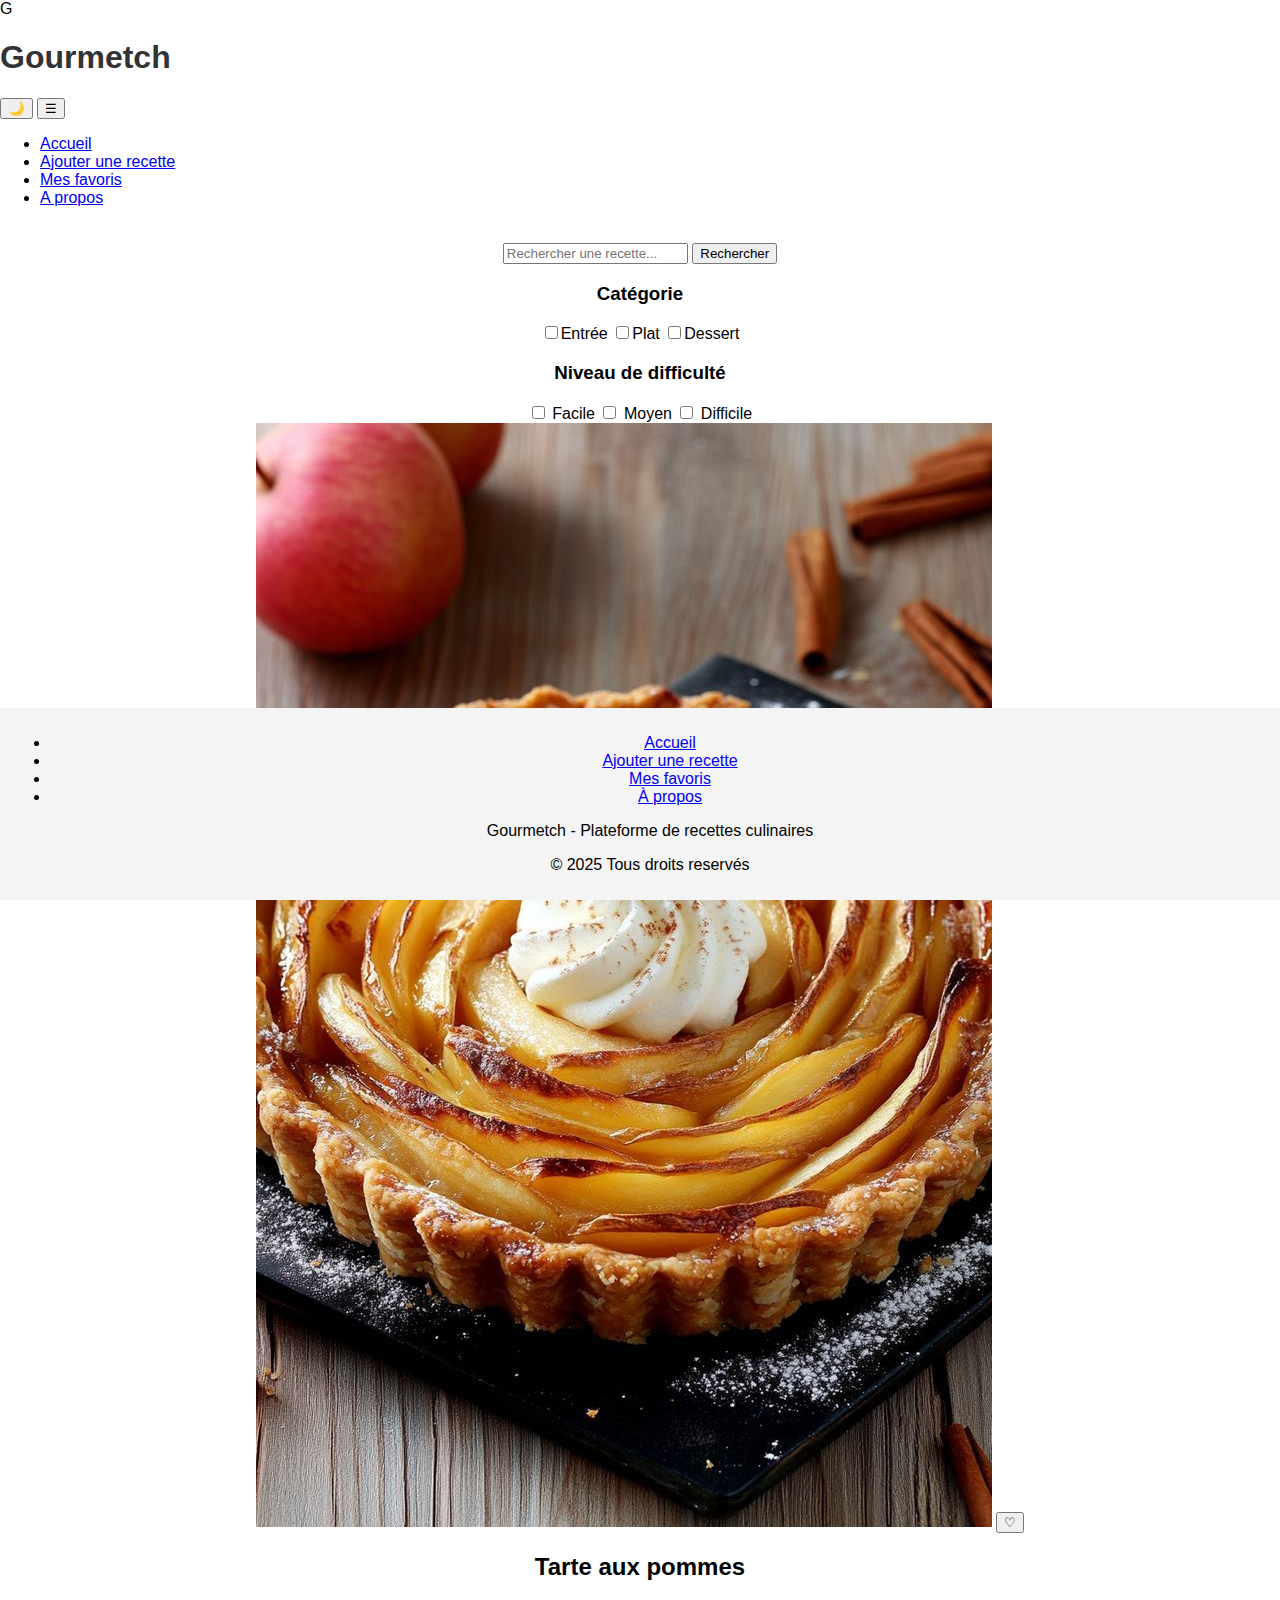
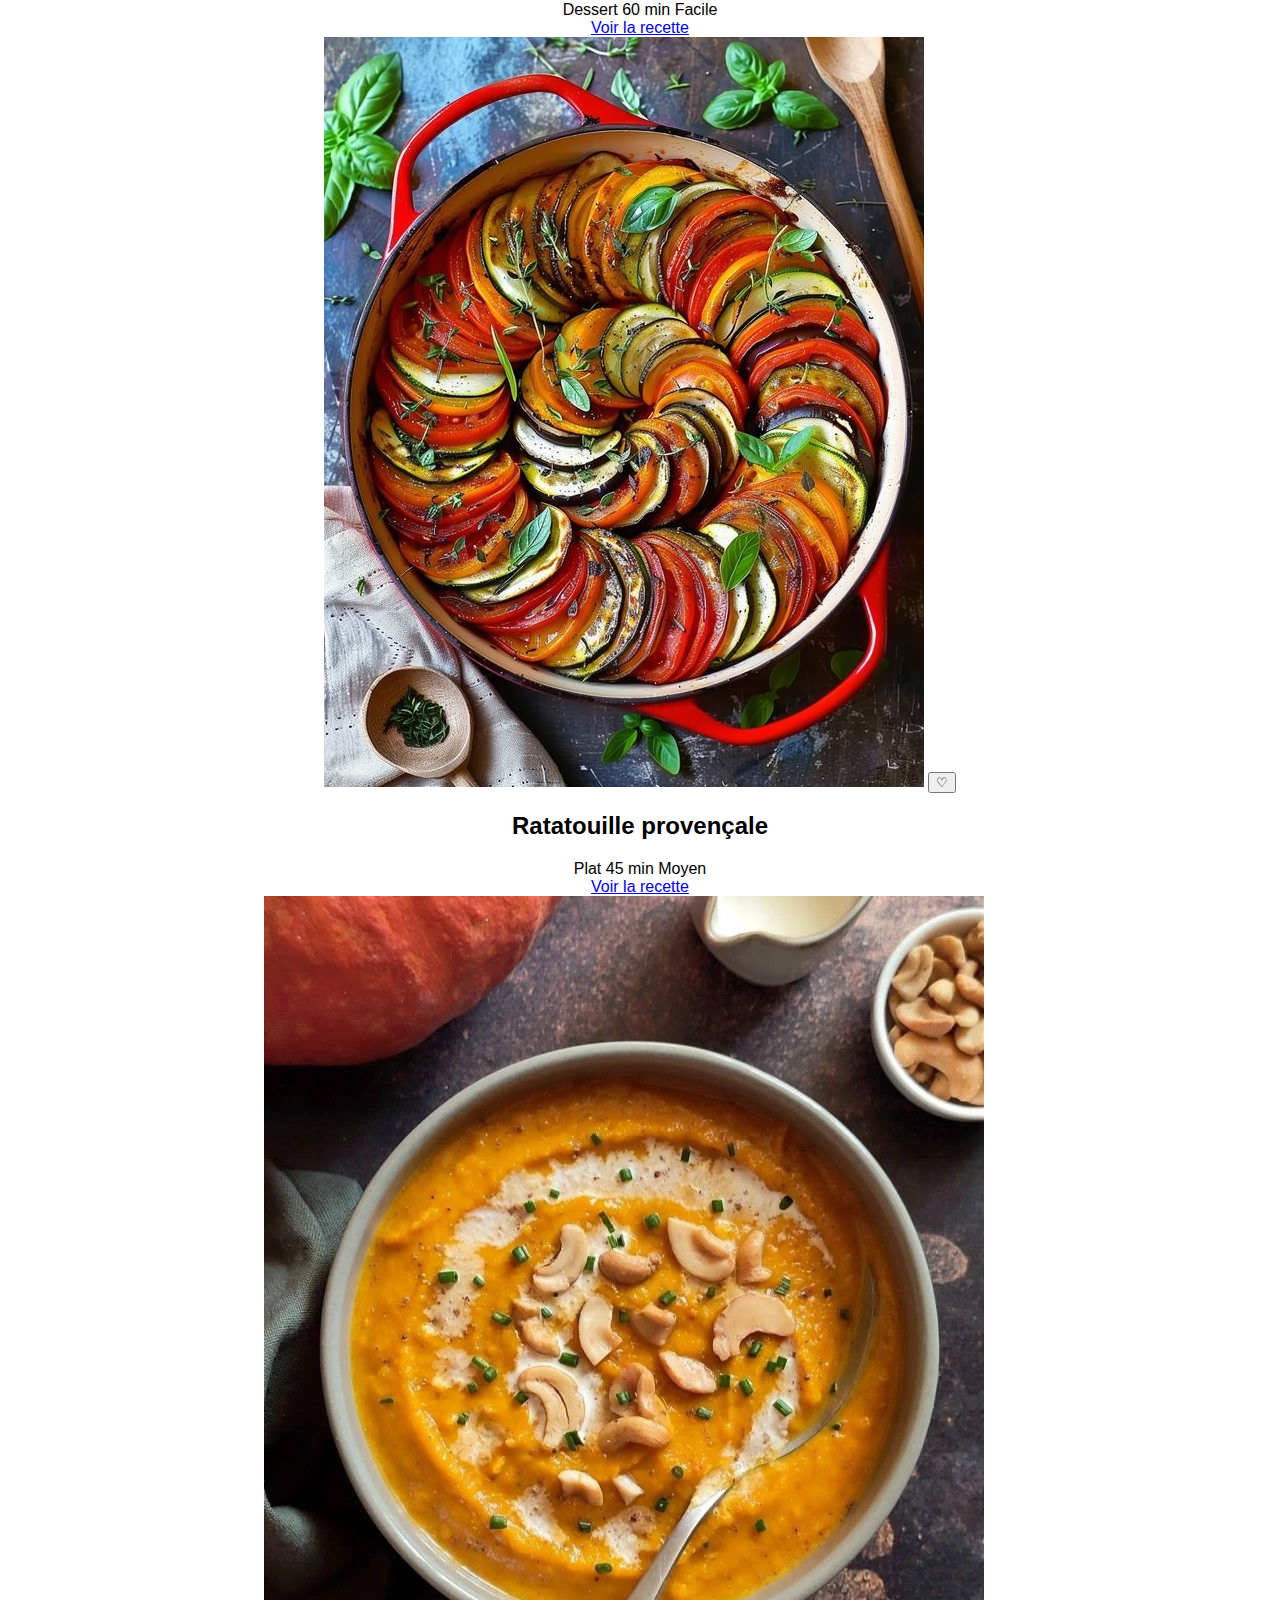
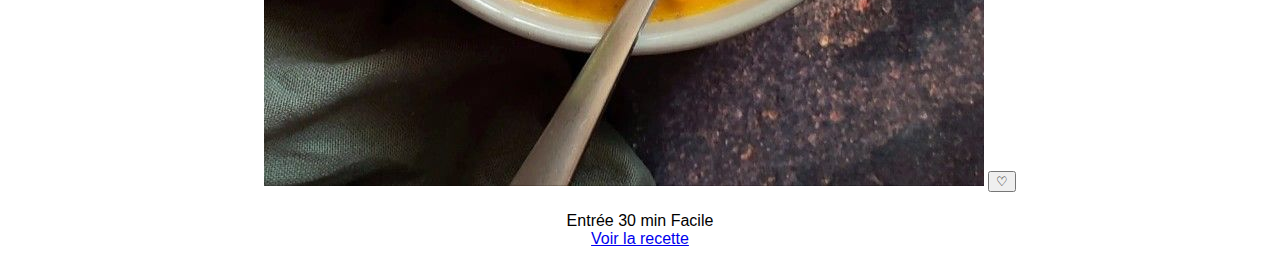
==== index.html @ 9f090638 "html page recette" ====
<!DOCTYPE html>
<html lang="fr">

<head>
    <meta charset="UTF-8">
    <meta name="viewport" content="width=device-width, initial-scale=1.0">
    <title>GourmeTech</title>
    <link rel="stylesheet" href="css/styles.css">
    <script src="js/scripts.js" defer></script>
    <script src="js/autres_fichiers.js" defer></script>
</head>

<body>
    <header>
        <!--Logo-->
        <div class="header-container">
            <div class="logo-container">
                <div class="logo">G</div>
                <h1><a href="index.html" aria-label="Retour à la page d'accueil"></a>Gourmetch</h1>
            </div>
            <!--Changement de theme-->
            <div class="header-action">
                <button id="menu-toggle" aria-label="Changer de thème">
                    <span class="moon-icon">🌙</span>
                </button>
                <!--Burger-->
                <button id="menu-toggle" aria-label="Menu de navigation">
                    <span class="menu-icon">☰</span>
                </button>
            </div>
        </div>
        <!--Navigation-->
        <nav id="main-nav" class="hidden">
            <ul>
                <li><a href="index.html" class="active">Accueil</a></li>
                <li><a href="ajouter-recette.html">Ajouter une recette</a></li>
                <li><a href="favoris.html">Mes favoris</a></li>
                <li><a href="a-propos.html">A propos</a></li>
            </ul>
        </nav>
    </header>
    <main>
        <!--Barre de recherche-->
        <section class="search-section">
            <div class="search-container">
                <input type="text" id="recipe-search" placeholder="Rechercher une recette...">
                <button id="search-button">Rechercher</button>
            </div>
            <!--Filtres-->
            <div class="filters-section" aria-label="Filtres de recettes">
                <div class="filter-group">
                    <h3>Catégorie</h3>
                    <div class="filter-options">
                        <label>
                            <input type="checkbox" name="categorie" value="entree">Entrée
                        </label>
                        <label>
                            <input type="checkbox" name="categorie" value="plat">Plat
                        </label>
                        <label>
                            <input type="checkbox" name="categorie" value="desert">Dessert
                        </label>
                    </div>
                </div>
                <div class="filter-group">
                    <h3>Niveau de difficulté</h3>
                    <div class="filter-options">
                        <label>
                            <input type="checkbox" name="difficulty" value="facile">
                            Facile
                        </label>
                        <label>
                            <input type="checkbox" name="difficulty" value="moyen">
                            Moyen
                        </label>
                        <label>
                            <input type="checkbox" name="difficulty" value="difficile">
                            Difficile
                        </label>
                    </div>
                </div>
            </div>
        </section>
        <!--Recettes-->
        <section class="recipes-grid" aria-label="Liste des recettes">
            <!--Tarte aux pommes-->
            <article class="recipes-card">
                <div class="recipe-image-container">
                    <img src="assets/images/tarte aux pommes.jpg" alt="tartes aux pommes">
                    <button class="favorite-toggle" aria-label="Ajouter aux favoris">♡</button>
                </div>
                <div class="recipe-details">
                    <h2>Tarte aux pommes</h2>
                    <div class="recipe-tags">
                        <span class="tag category">Dessert</span>
                        <span class="tag time">60 min</span>
                        <span class="tag difficulty">Facile</span>
                    </div>
                    <a href="recette.html" class="btn-voir-recette">
                        Voir la recette
                    </a>
                </div>
            </article>
            <!--Ratatouille provencale-->
            <article class="recipes-card">
                <div class="recipe-image-container">
                    <img src="assets/images/ratatouille provencale.jpg" alt="ratatouille provençale">
                    <button class="favorite-toggle" aria-label="Ajouter aux favoris">♡</button>
                </div>
                <div class="recipe-details">
                    <h2>Ratatouille provençale</h2>
                    <div class="recipe-tags">
                        <span class="tag category">Plat</span>
                        <span class="tag time">45 min</span>
                        <span class="tag difficulty">Moyen</span>
                    </div>
                    <a href="recette.html" class="btn-voir-recette">
                        Voir la recette
                    </a>
                </div>
            </article>
            <!--Velouté de potiron-->
            <article class="recipes-card">
                <div class="recipe-image-container">
                    <img src="assets/images/veloute de potiron.jpg" alt="veloute de potiron">
                    <button class="favorite-toggle" aria-label="Ajouter aux favoris">♡</button>
                </div>
                <div class="recipe-details">
                    <h2></h2>
                    <div class="recipe-tags">
                        <span class="tag category">Entrée</span>
                        <span class="tag time">30 min</span>
                        <span class="tag difficulty">Facile</span>
                    </div>
                    <a href="recette.html" class="btn-voir-recette">
                        Voir la recette
                    </a>
                </div>
            </article>
        </section>
    </main>
    <footer>
        <!--La navigation du footer-->
        <nav class="footer-nav">
            <ul>
                <li><a href="index.html">Accueil</a></li>
                <li><a href="ajouter-recette.html">Ajouter une recette</a></li>
                <li><a href="favoris.html">Mes favoris</a></li>
                <li><a href="a-propos.html">À propos</a></li>
            </ul>
        </nav>
        <div class="footer-about">
            <p>Gourmetch - Plateforme de recettes culinaires</p>
            <p>&copy; 2025 Tous droits reservés</p>
        </div>
    </footer>
</body>

</html>
---- css/styles.css ----
body {
    font-family: Arial, sans-serif;
    margin: 0;
    padding: 0;
}

header img {
    width: 100%;
    height: auto;
}

main {
    padding: 20px;
    text-align: center;
}

h1 {
    color: #333;
}

footer {
    background-color: #f4f4f4;
    padding: 10px;
    text-align: center;
    position: fixed;
    bottom: 0;
    width: 100%;
}
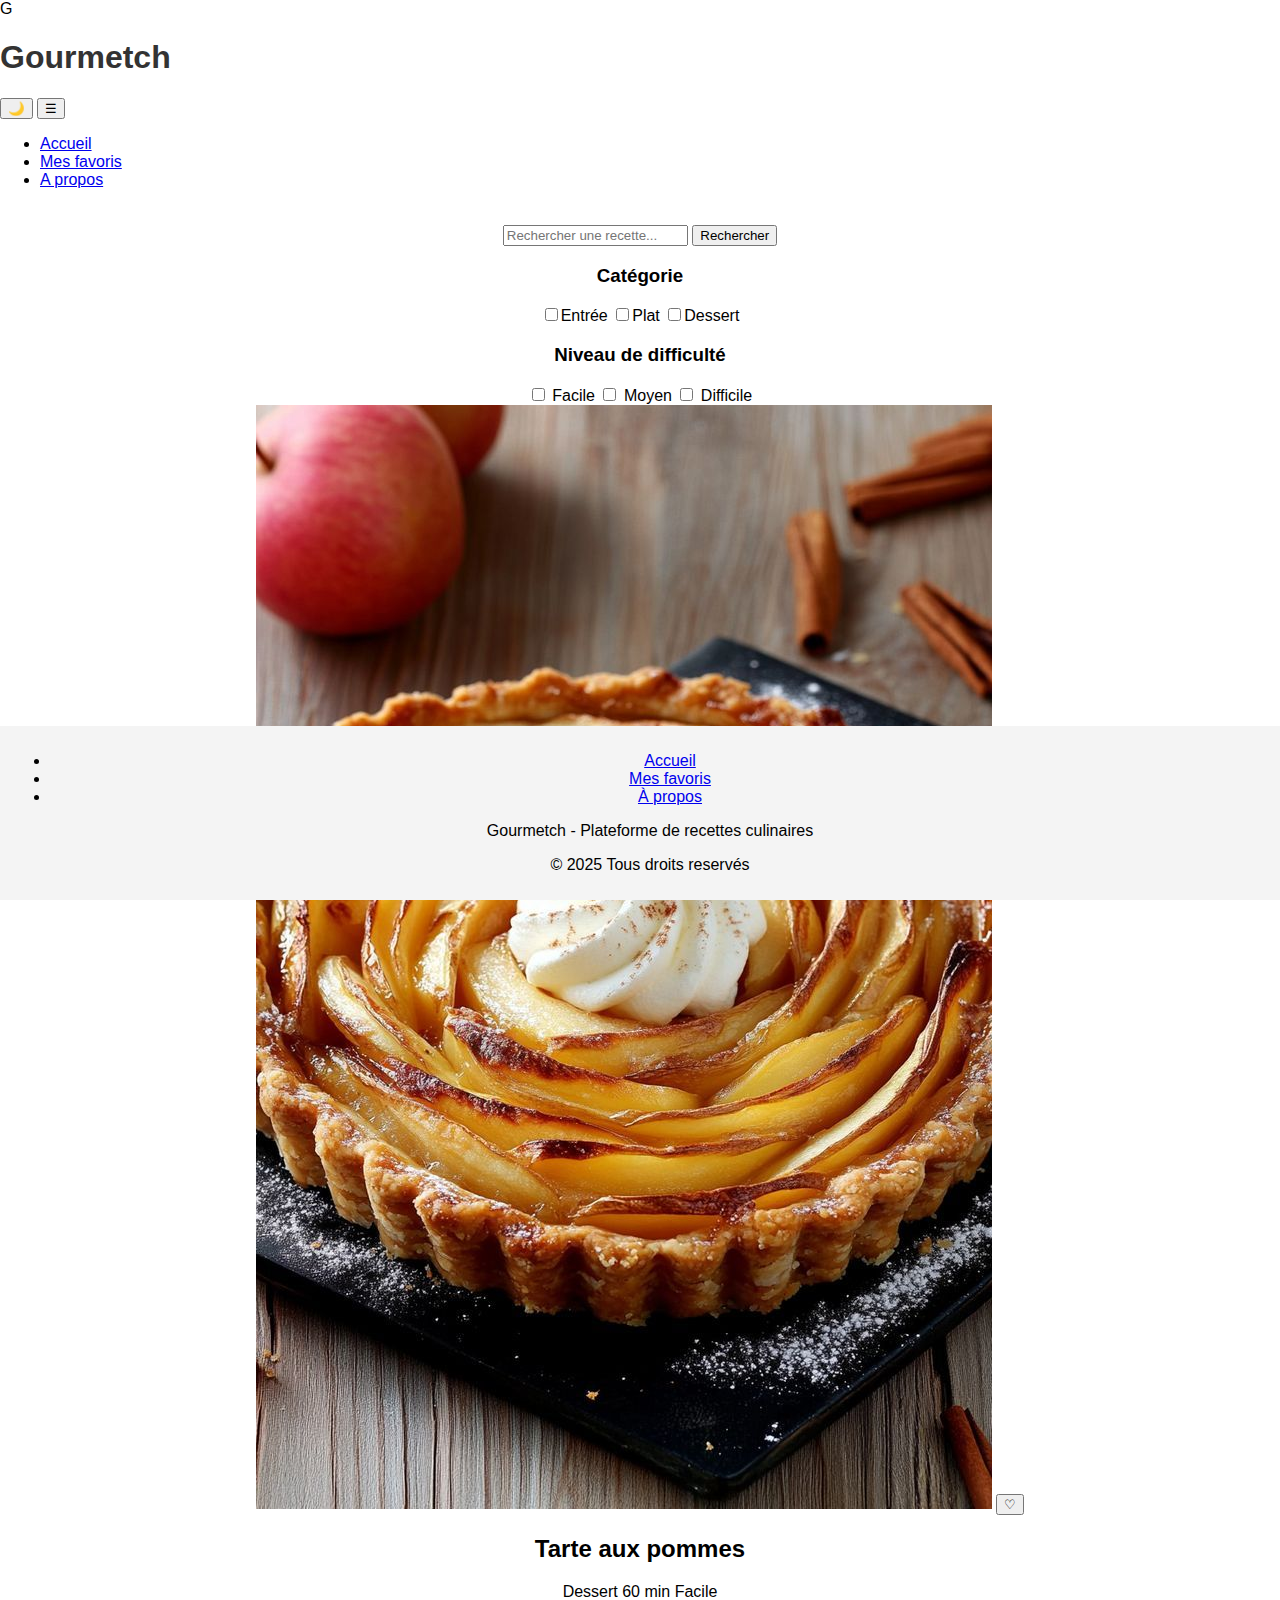
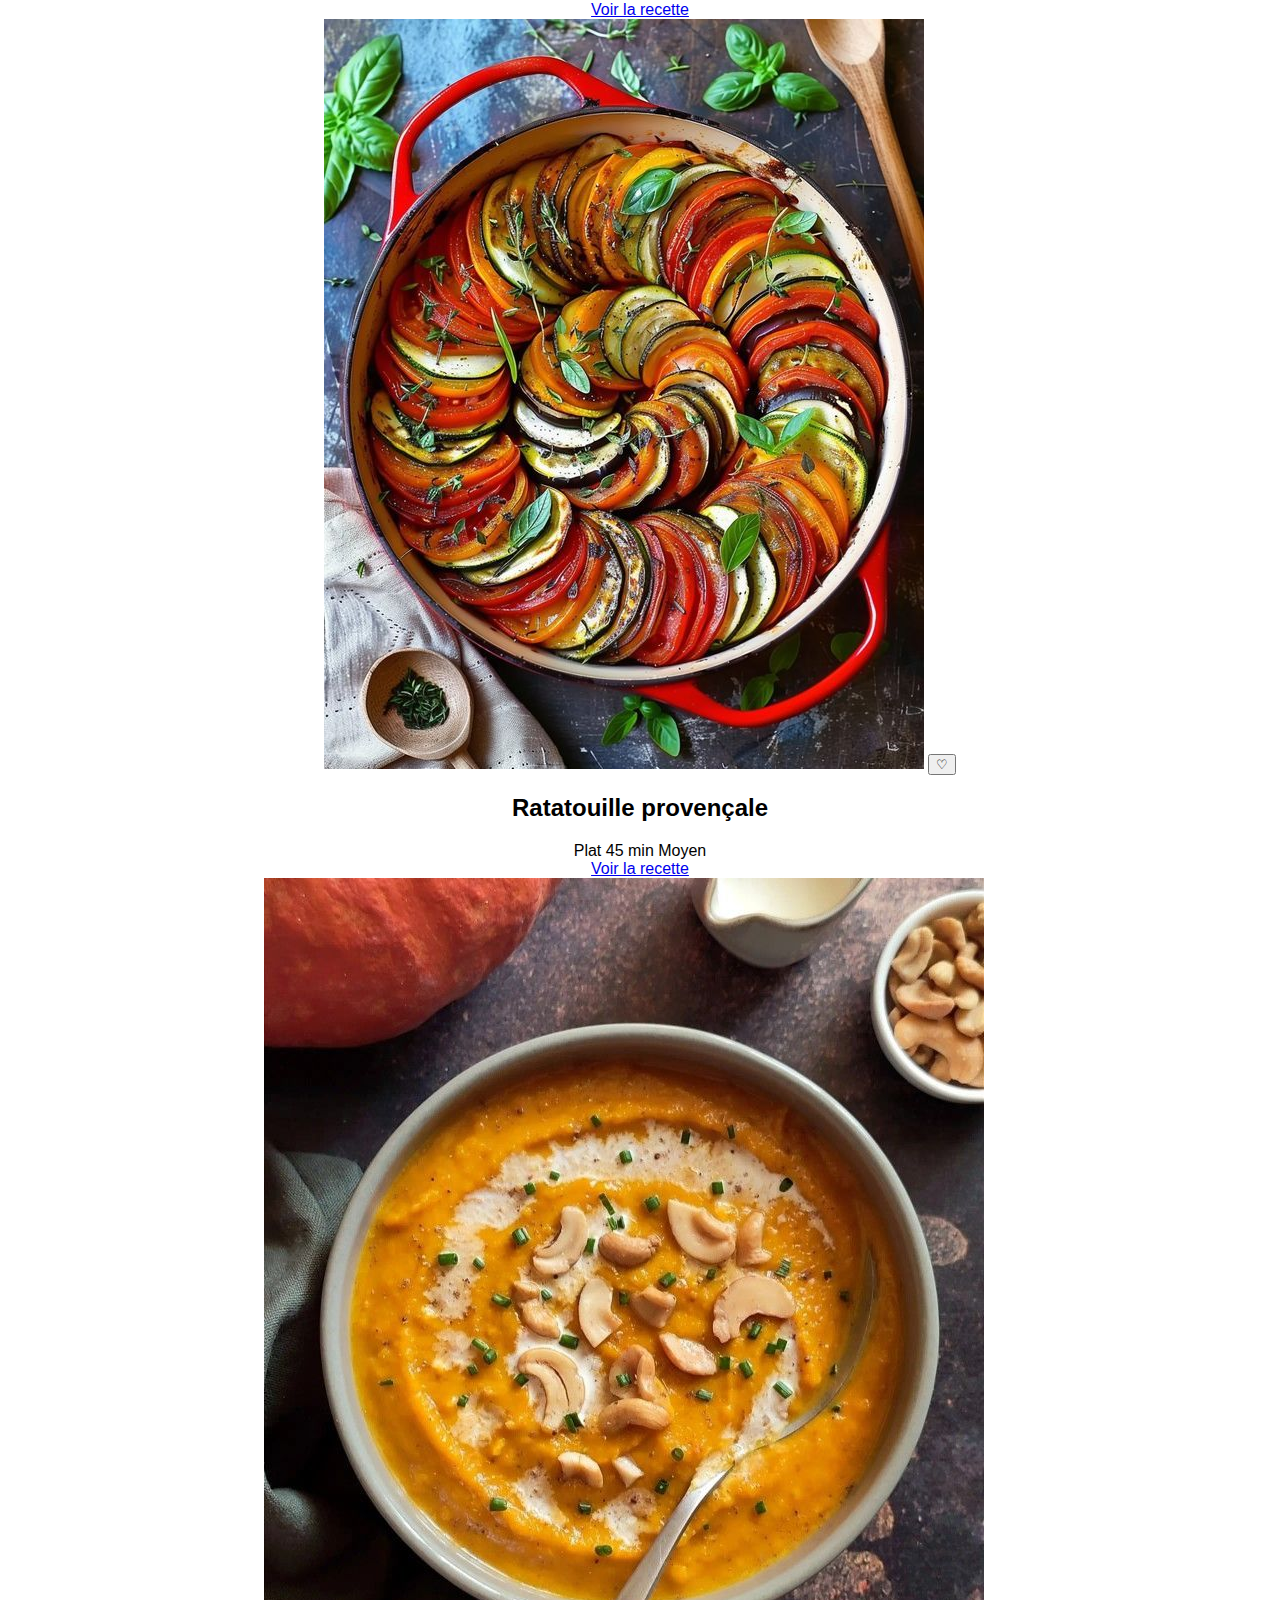
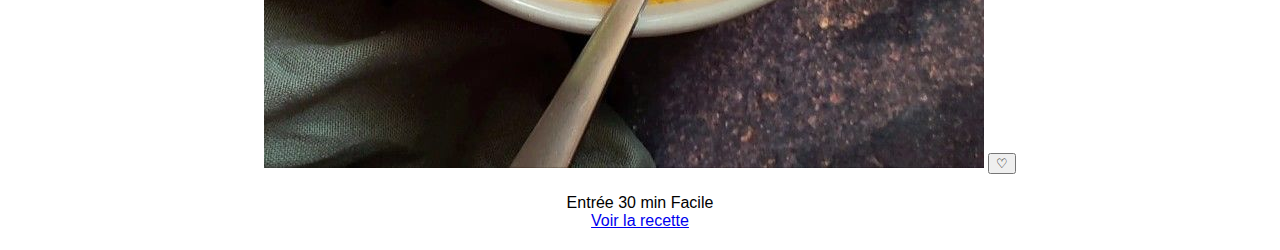
==== commit 9a485bb6: "Mise à jour de toutes les pages HTML" ====
--- a/index.html
+++ b/index.html
@@ -33,7 +33,6 @@
         <nav id="main-nav" class="hidden">
             <ul>
                 <li><a href="index.html" class="active">Accueil</a></li>
-                <li><a href="ajouter-recette.html">Ajouter une recette</a></li>
                 <li><a href="favoris.html">Mes favoris</a></li>
                 <li><a href="a-propos.html">A propos</a></li>
             </ul>
@@ -144,7 +143,6 @@
         <nav class="footer-nav">
             <ul>
                 <li><a href="index.html">Accueil</a></li>
-                <li><a href="ajouter-recette.html">Ajouter une recette</a></li>
                 <li><a href="favoris.html">Mes favoris</a></li>
                 <li><a href="a-propos.html">À propos</a></li>
             </ul>
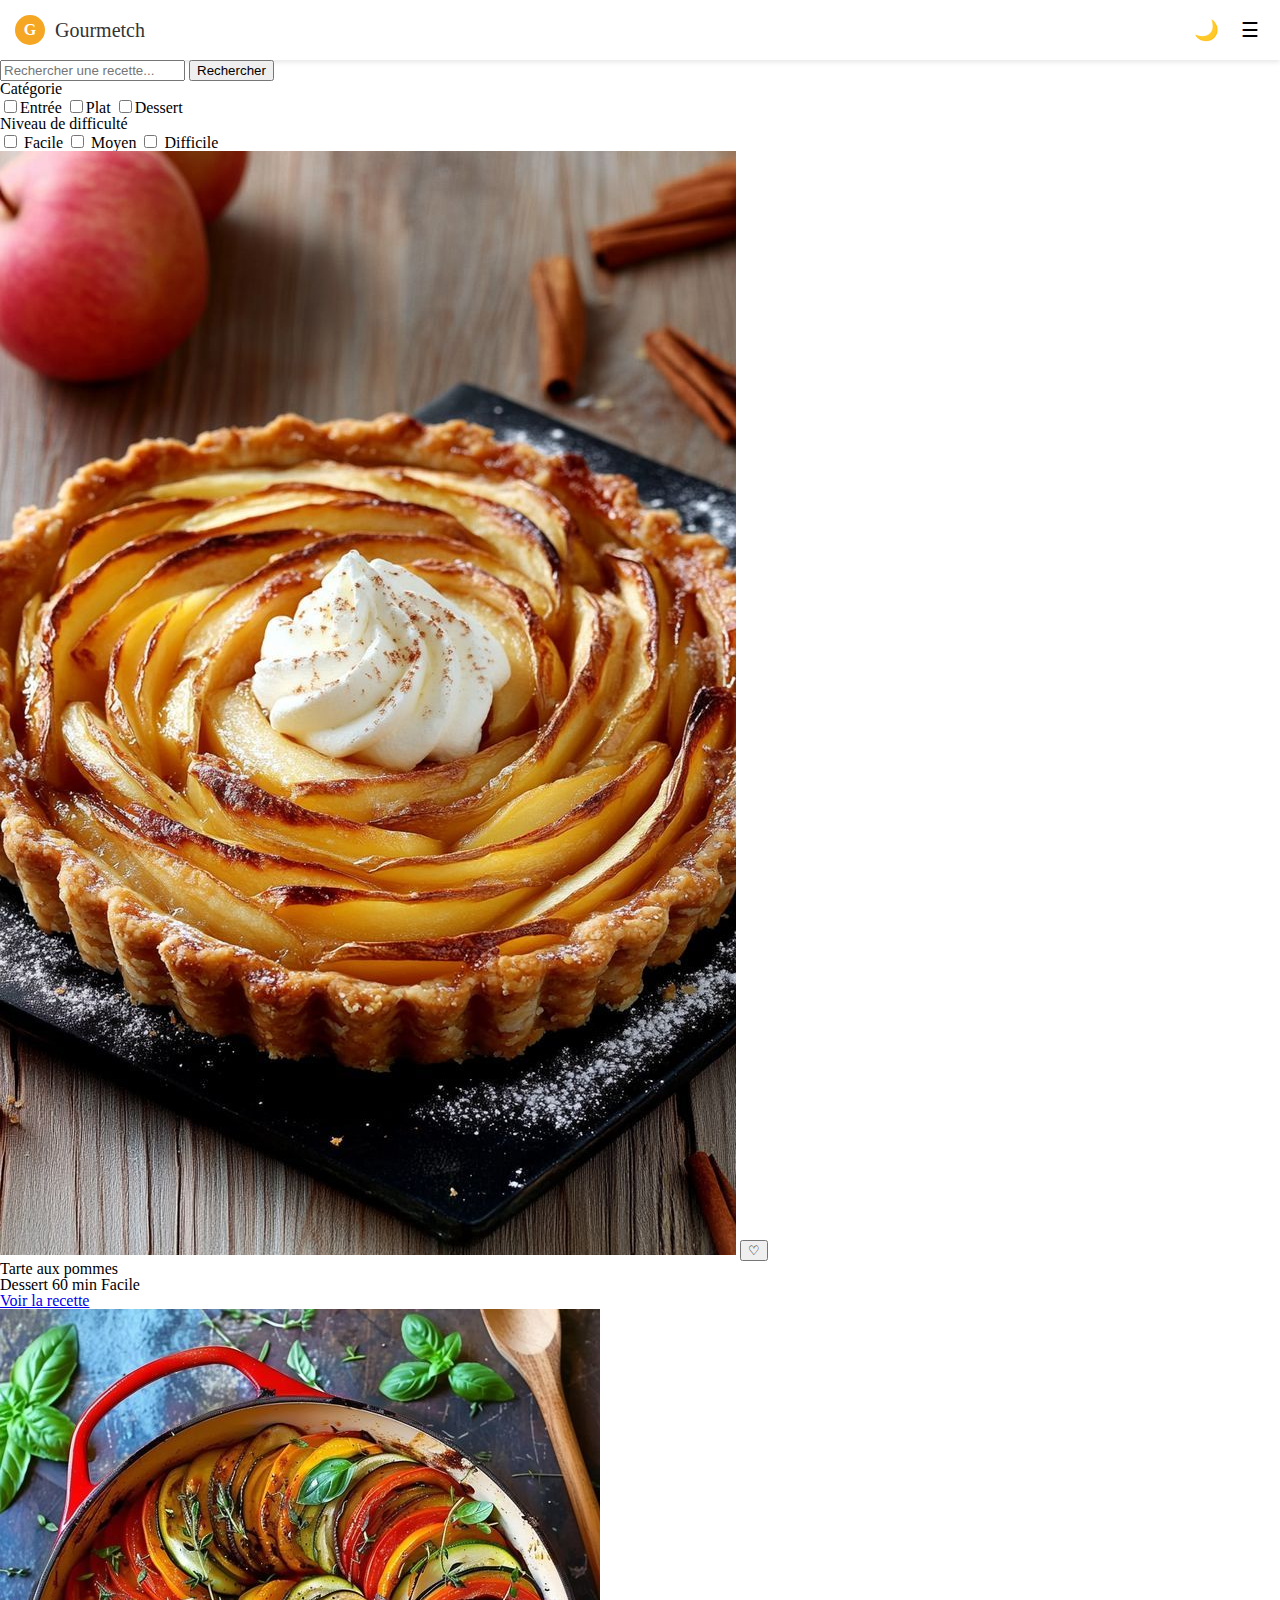
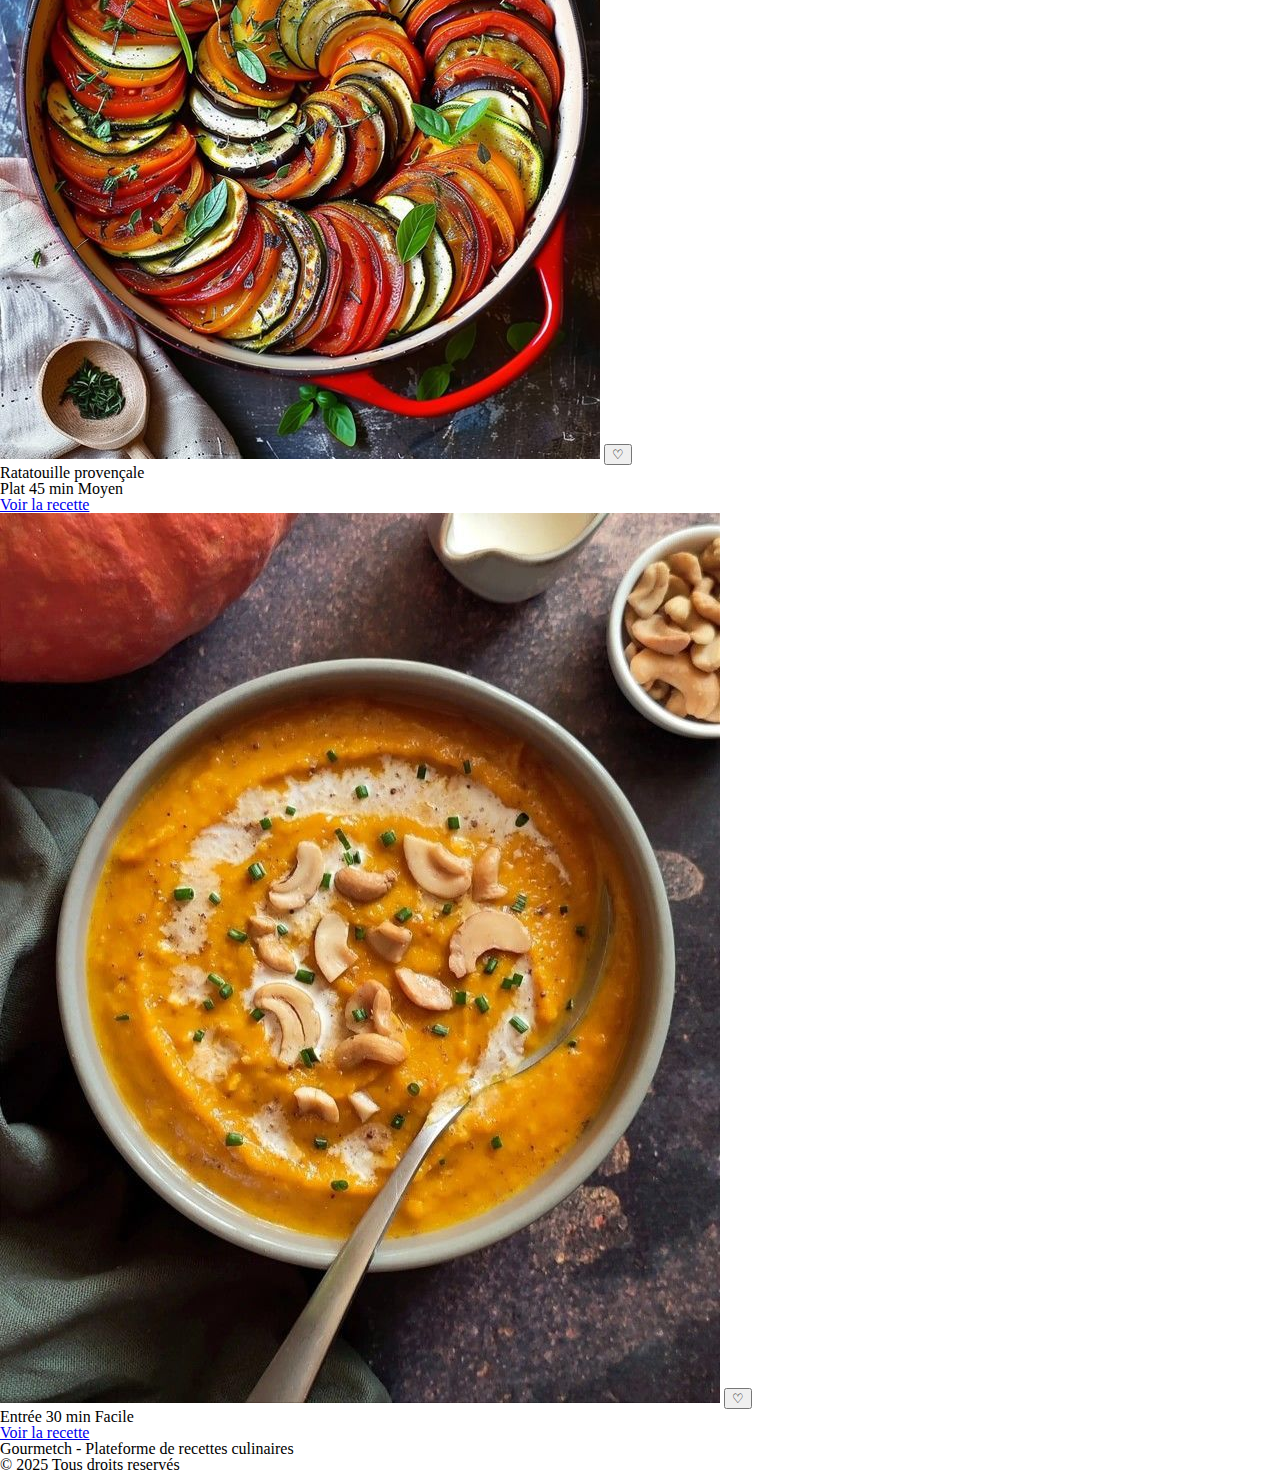
==== commit bf162731: "css premier essai" ====
--- a/index.html
+++ b/index.html
@@ -5,6 +5,7 @@
     <meta charset="UTF-8">
     <meta name="viewport" content="width=device-width, initial-scale=1.0">
     <title>GourmeTech</title>
+    <link rel="stylesheet" href="css/reset.css">
     <link rel="stylesheet" href="css/styles.css">
     <script src="js/scripts.js" defer></script>
     <script src="js/autres_fichiers.js" defer></script>
--- a/css/styles.css
+++ b/css/styles.css
@@ -1,28 +1,71 @@
-body {
-    font-family: Arial, sans-serif;
-    margin: 0;
-    padding: 0;
+/* === Variables CSS === */
+:root {
+    /* Couleurs */
+    --orange: #f5a623; /* Pour les boutons et badges "Catégorie" */
+    --green: #28a745; /* Pour les badges "Temps" */
+    --blue: #17a2b8; /* Pour les badges "Difficulté" */
+    --text-color: #333; /* Texte principal */
+    --background-color: #f9f9f9; /* Fond général */
+    --white: #fff; /* Fond des cartes et sections */
+    --shadow: rgba(0, 0, 0, 0.1); /* Ombre légère */
+
+    /* Polices */
+    --font-family: Arial, sans-serif;
+    --font-size: 16px;
+
+    /* Espacements */
+    --space-small: 10px;
+    --space-medium: 15px;
+    --space-large: 20px;
+}
+/* === Header === */
+header {
+    background-color: var(--white);
+    padding: var(--space-medium);
+    box-shadow: 0 2px 5px var(--shadow);
 }
 
-header img {
-    width: 100%;
-    height: auto;
+.header-container {
+    display: flex;
+    justify-content: space-between;
+    align-items: center;
 }
 
-main {
-    padding: 20px;
-    text-align: center;
+.logo-container {
+    display: flex;
+    align-items: center;
+    gap: var(--space-small);
 }
 
-h1 {
-    color: #333;
+.logo {
+    width: 30px;
+    height: 30px;
+    background-color: var(--orange);
+    color: var(--white);
+    border-radius: 50%;
+    display: flex;
+    justify-content: center;
+    align-items: center;
+    font-weight: bold;
 }
 
-footer {
-    background-color: #f4f4f4;
-    padding: 10px;
-    text-align: center;
-    position: fixed;
-    bottom: 0;
-    width: 100%;
+.logo-container h1 {
+    font-size: 20px;
+    color: var(--text-color);
+}
+
+.header-action {
+    display: flex;
+    gap: var(--space-small);
+}
+
+#menu-toggle {
+    background: none;
+    border: none;
+    font-size: 20px;
+    cursor: pointer;
+}
+
+nav {
+    display: none; /* Caché par défaut sur mobile */
 }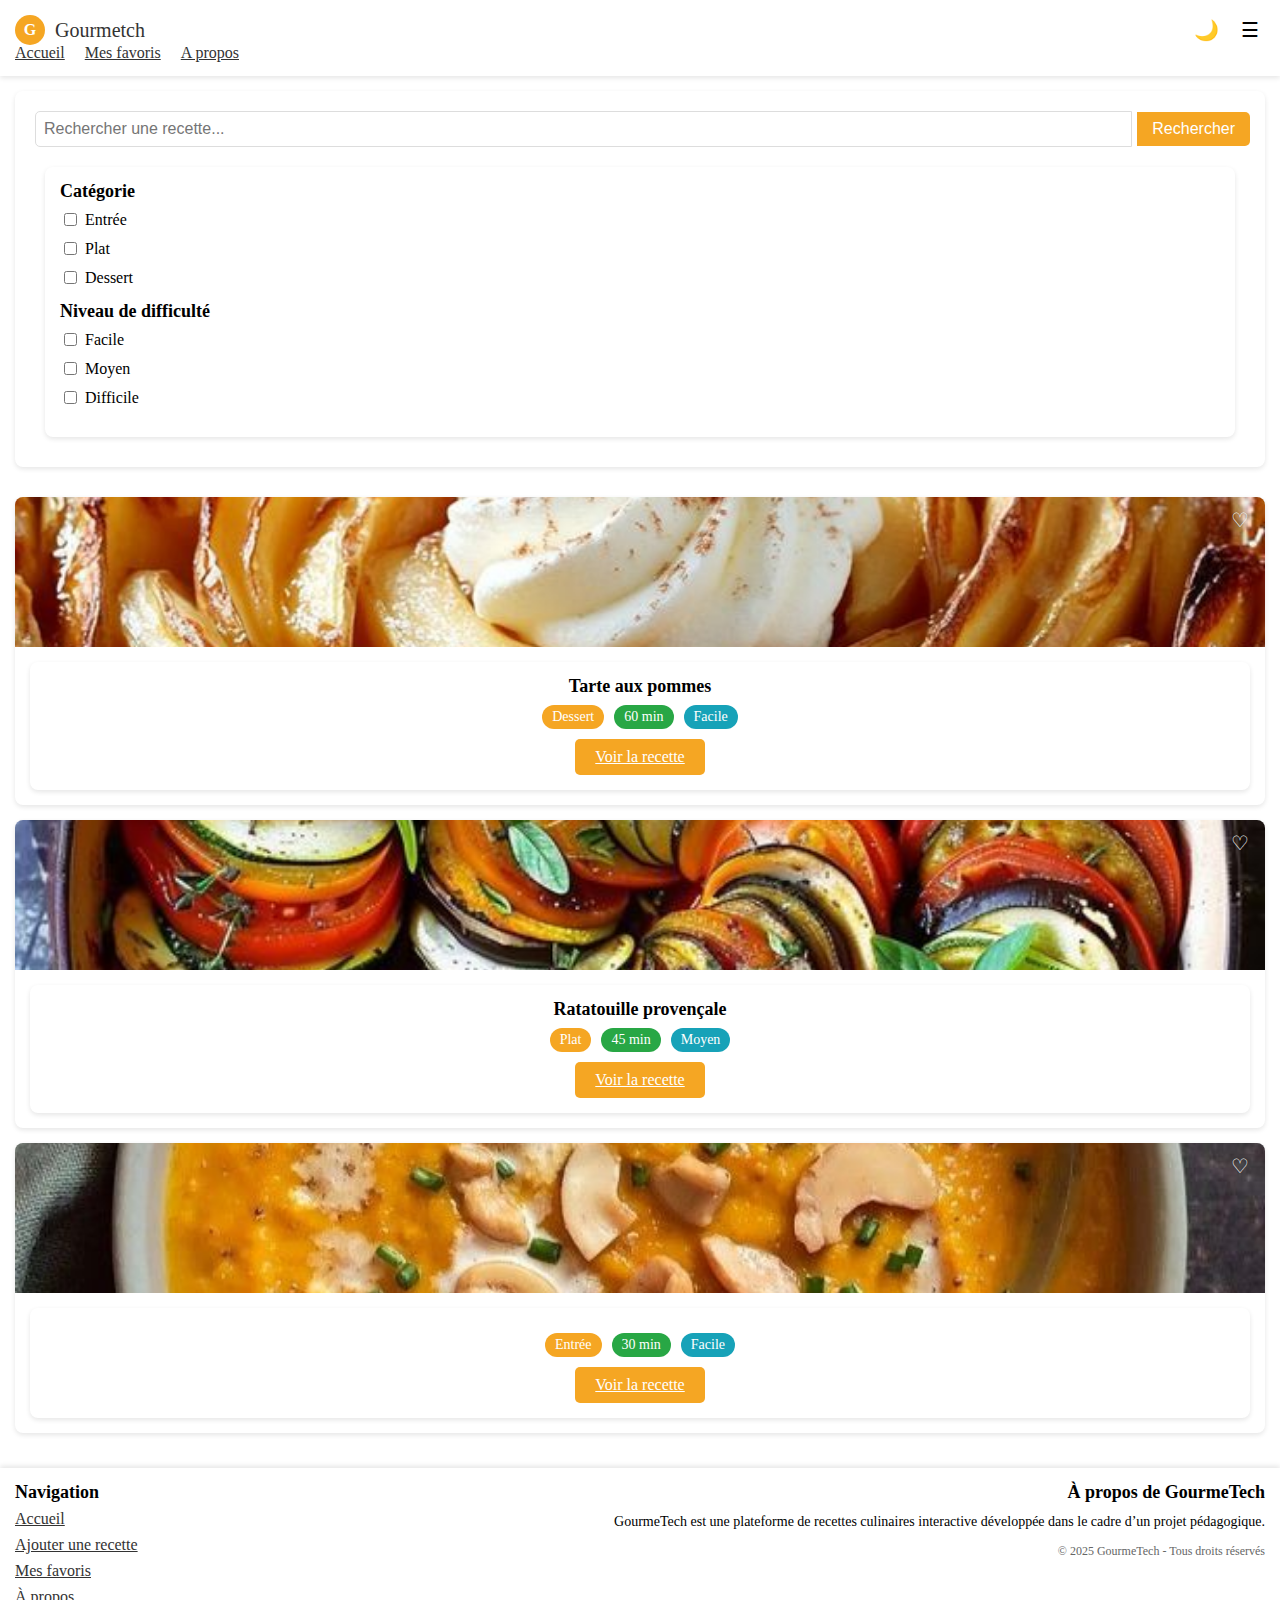
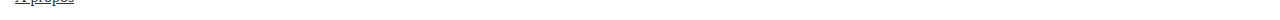
==== commit 6dec6248: "css update" ====
--- a/index.html
+++ b/index.html
@@ -9,6 +9,10 @@
     <link rel="stylesheet" href="css/styles.css">
     <script src="js/scripts.js" defer></script>
     <script src="js/autres_fichiers.js" defer></script>
+    <link rel="preconnect" href="https://fonts.googleapis.com">
+    <link rel="preconnect" href="https://fonts.gstatic.com" crossorigin>
+    <link href="https://fonts.googleapis.com/css2?family=Roboto:ital,wght@0,100..900;1,100..900&display=swap"
+        rel="stylesheet">
 </head>
 
 <body>
@@ -140,17 +144,19 @@
         </section>
     </main>
     <footer>
-        <!--La navigation du footer-->
-        <nav class="footer-nav">
+        <div class="footer-nav">
+            <h3>Navigation</h3>
             <ul>
                 <li><a href="index.html">Accueil</a></li>
+                <li><a href="ajouter-recette.html">Ajouter une recette</a></li>
                 <li><a href="favoris.html">Mes favoris</a></li>
                 <li><a href="a-propos.html">À propos</a></li>
             </ul>
-        </nav>
+        </div>
         <div class="footer-about">
-            <p>Gourmetch - Plateforme de recettes culinaires</p>
-            <p>&copy; 2025 Tous droits reservés</p>
+            <h3>À propos de GourmeTech</h3>
+            <p>GourmeTech est une plateforme de recettes culinaires interactive développée dans le cadre d’un projet pédagogique.</p>
+            <p>© 2025 GourmeTech - Tous droits réservés</p>
         </div>
     </footer>
 </body>
--- a/css/styles.css
+++ b/css/styles.css
@@ -12,16 +12,12 @@
     /* Polices */
     --font-family: Arial, sans-serif;
     --font-size: 16px;
-
-    /* Espacements */
-    --space-small: 10px;
-    --space-medium: 15px;
-    --space-large: 20px;
-}
+}
+
 /* === Header === */
 header {
     background-color: var(--white);
-    padding: var(--space-medium);
+    padding: 15px;
     box-shadow: 0 2px 5px var(--shadow);
 }
 
@@ -34,7 +30,7 @@
 .logo-container {
     display: flex;
     align-items: center;
-    gap: var(--space-small);
+    gap: 10px;
 }
 
 .logo {
@@ -56,7 +52,7 @@
 
 .header-action {
     display: flex;
-    gap: var(--space-small);
+    gap: 10px;
 }
 
 #menu-toggle {
@@ -67,5 +63,781 @@
 }
 
 nav {
-    display: none; /* Caché par défaut sur mobile */
+    display: block; /* Visible par défaut sur desktop */
+}
+
+nav ul {
+    display: flex;
+    gap: 20px;
+}
+
+nav a {
+    color: var(--text-color);
+    font-size: 16px;
+}
+
+nav a:hover {
+    color: var(--orange);
+}
+
+/* === Barre de recherche === */
+.search-section {
+    background-color: var(--white);
+    padding: 15px;
+    margin: 15px;
+    border-radius: 8px;
+    box-shadow: 0 2px 5px var(--shadow);
+}
+
+.search-container {
+    display: flex;
+    align-items: center;
+}
+
+.search-container input {
+    flex: 1;
+    padding: 8px;
+    margin: 5px;
+    border: 1px solid #ddd;
+    border-radius: 5px 0 0 5px;
+    font-size: 16px;
+}
+
+.search-container button {
+    padding: 8px 15px;
+    background-color: var(--orange);
+    color: var(--white);
+    border: none;
+    border-radius: 0 5px 5px 0;
+    font-size: 16px;
+    cursor: pointer;
+}
+
+/* === Filtres === */
+.filters-section {
+    background-color: var(--white);
+    padding: 15px;
+    margin: 15px;
+    border-radius: 8px;
+    box-shadow: 0 2px 5px var(--shadow);
+}
+
+.filter-group {
+    margin-bottom: 15px;
+}
+
+.filter-group h3 {
+    font-size: 18px;
+    font-weight: bold;
+    margin-bottom: 10px;
+}
+
+.filter-options {
+    display: flex;
+    flex-direction: column;
+    gap: 10px;
+}
+
+.filter-options label {
+    display: flex;
+    align-items: center;
+    gap: 5px;
+    font-size: 16px;
+}
+
+/* === Grille de recettes === */
+.recipes-grid {
+    display: flex;
+    flex-direction: column;
+    gap: 15px;
+    padding: 15px;
+}
+
+.recipes-card {
+    background-color: var(--white);
+    border-radius: 8px;
+    box-shadow: 0 2px 5px var(--shadow);
+    position: relative;
+}
+
+.recipe-image-container {
+    position: relative;
+}
+
+.recipe-image-container img {
+    height: 150px;
+    object-fit: cover;
+    border-radius: 8px 8px 0 0;
+}
+
+.favorite-toggle {
+    position: absolute;
+    top: 10px;
+    right: 10px;
+    background: none;
+    border: none;
+    font-size: 20px;
+    cursor: pointer;
+    color: #fff;
+    text-shadow: 0 0 2px rgba(0, 0, 0, 0.5);
+}
+
+.recipe-details {
+    padding: 10px;
+    text-align: center;
+}
+
+.recipe-details h2 {
+    font-size: 18px;
+    font-weight: bold;
+    margin-bottom: 10px;
+}
+
+.recipe-tags {
+    display: flex;
+    justify-content: center;
+    gap: 10px;
+    margin-bottom: 10px;
+}
+
+.tag {
+    padding: 5px 10px;
+    border-radius: 15px;
+    font-size: 14px;
+    color: var(--white);
+}
+
+.tag.category {
+    background-color: var(--orange);
+}
+
+.tag.time {
+    background-color: var(--green);
+}
+
+.tag.difficulty {
+    background-color: var(--blue);
+}
+
+.btn-voir-recette {
+    display: inline-block;
+    padding: 10px 20px;
+    background-color: var(--orange);
+    color: var(--white);
+    border-radius: 5px;
+    font-size: 16px;
+}
+
+/* === Styles pour toutes les images === */
+img {
+    width: 100%;
+    display: block;
+}
+
+/* === Footer === */
+footer {
+    background-color: var(--white);
+    padding: 15px;
+    margin-top: 20px;
+    box-shadow: 0 -2px 5px var(--shadow);
+    display: flex;
+    justify-content: space-between;
+}
+
+.footer-nav {
+    text-align: left;
+}
+
+.footer-nav h3 {
+    font-size: 18px;
+    font-weight: bold;
+    margin-bottom: 10px;
+}
+
+.footer-nav ul {
+    display: flex;
+    flex-direction: column;
+    gap: 10px;
+}
+
+.footer-nav a {
+    color: var(--text-color);
+    font-size: 16px;
+}
+
+.footer-nav a:hover {
+    color: var(--orange);
+}
+
+.footer-about {
+    text-align: right;
+}
+
+.footer-about h3 {
+    font-size: 18px;
+    font-weight: bold;
+    margin-bottom: 10px;
+}
+
+.footer-about p {
+    font-size: 14px;
+    margin-bottom: 5px;
+    line-height: 1.5;
+}
+
+.footer-about p:last-child {
+    margin-top: 10px;
+    font-size: 12px;
+    color: #666;
+}
+/* === Détails de la recette === */
+.recipe-details {
+    background-color: var(--white);
+    padding: 15px;
+    margin: 15px;
+    border-radius: 8px;
+    box-shadow: 0 2px 5px var(--shadow);
+}
+
+.recipe-info {
+    text-align: center;
+}
+
+.recipe-info h2 {
+    font-size: 20px;
+    font-weight: bold;
+    margin-bottom: 10px;
+}
+
+.ingredients {
+    margin-top: 15px;
+}
+
+.ingredients h3 {
+    font-size: 18px;
+    font-weight: bold;
+    margin-bottom: 10px;
+}
+
+.ingredients ul {
+    padding-left: 20px; /* Indentation pour les puces */
+    list-style-type: disc; /* Puces rondes */
+}
+
+.ingredients li {
+    font-size: 16px;
+    margin-bottom: 5px;
+}
+
+.preparation-steps {
+    margin-top: 15px;
+}
+
+.preparation-steps h3 {
+    font-size: 18px;
+    font-weight: bold;
+    margin-bottom: 10px;
+}
+
+.preparation-steps ol {
+    padding-left: 20px; /* Indentation pour les numéros */
+    list-style-type: decimal; /* Numéros */
+}
+
+.preparation-steps li {
+    font-size: 16px;
+    margin-bottom: 5px;
+}
+/* === Détails de la recette (recette.html) === */
+.recipe-details {
+    background-color: var(--white);
+    padding: 15px;
+    margin: 15px;
+    border-radius: 8px;
+    box-shadow: 0 2px 5px var(--shadow);
+}
+
+.recipe-info {
+    text-align: center;
+}
+
+.recipe-info h2 {
+    font-size: 20px;
+    font-weight: bold;
+    margin-bottom: 10px;
+}
+
+.ingredients {
+    margin-top: 15px;
+}
+
+.ingredients h3 {
+    font-size: 18px;
+    font-weight: bold;
+    margin-bottom: 10px;
+}
+
+.ingredients ul {
+    padding-left: 20px;
+    list-style-type: disc;
+}
+
+.ingredients li {
+    font-size: 16px;
+    margin-bottom: 5px;
+}
+
+.preparation-steps {
+    margin-top: 15px;
+}
+
+.preparation-steps h3 {
+    font-size: 18px;
+    font-weight: bold;
+    margin-bottom: 10px;
+}
+
+.preparation-steps ol {
+    padding-left: 20px;
+    list-style-type: decimal;
+}
+
+.preparation-steps li {
+    font-size: 16px;
+    margin-bottom: 5px;
+}
+
+/* === Accordéon pour les recettes === */
+.recipe-content {
+    max-height: 0;
+    overflow: hidden;
+    transition: max-height 0.3s ease-out;
+}
+
+.recipe-content:not([hidden]) {
+    max-height: 1000px;
+}
+
+/* === Suggestions (recette.html) === */
+.suggestions {
+    padding: 15px;
+}
+/* === Section des favoris (favoris.html) === */
+.favorites-section {
+    background-color: var(--white);
+    padding: 15px;
+    margin: 15px;
+    border-radius: 8px;
+    box-shadow: 0 2px 5px var(--shadow);
+    text-align: center;
+}
+
+.favorites-section h2 {
+    font-size: 24px;
+    font-weight: bold;
+    margin-bottom: 15px;
+    color: var(--text-color);
+}
+
+#no-favorites-message {
+    font-size: 16px;
+    color: #666; /* Couleur plus claire pour le message */
+    margin-top: 10px;
+}
+/* === Section À propos (a-propos.html) === */
+.about-section {
+    background-color: var(--white);
+    padding: 15px;
+    margin: 15px;
+    border-radius: 8px;
+    box-shadow: 0 2px 5px var(--shadow);
+    text-align: center;
+}
+
+.about-section h2 {
+    font-size: 24px;
+    font-weight: bold;
+    margin-bottom: 15px;
+    color: var(--text-color);
+}
+
+.about-section p {
+    font-size: 16px;
+    line-height: 1.6;
+    color: var(--text-color);
+}
+
+/* === Section FAQ (a-propos.html) === */
+.faq-section {
+    background-color: var(--white);
+    padding: 15px;
+    margin: 15px;
+    border-radius: 8px;
+    box-shadow: 0 2px 5px var(--shadow);
+}
+
+.faq-section h2 {
+    font-size: 24px;
+    font-weight: bold;
+    margin-bottom: 15px;
+    text-align: center;
+    color: var(--text-color);
+}
+
+.faq-item {
+    margin-bottom: 10px;
+    border-bottom: 1px solid #ddd;
+}
+
+.faq-question {
+    background: none;
+    border: none;
+    width: 100%;
+    text-align: left;
+    padding: 10px;
+    font-size: 18px;
+    font-weight: bold;
+    color: var(--text-color);
+    cursor: pointer;
+    display: flex;
+    justify-content: space-between;
+    align-items: center;
+}
+
+.faq-question::after {
+    content: '▼';
+    font-size: 14px;
+    transition: transform 0.3s ease;
+}
+
+.faq-question[aria-expanded="true"]::after {
+    transform: rotate(180deg);
+}
+
+.faq-answer {
+    max-height: 0;
+    overflow: hidden;
+    transition: max-height 0.3s ease-out;
+    padding: 0 10px;
+}
+
+.faq-answer:not([hidden]) {
+    max-height: 200px; /* Ajuste selon le contenu */
+    padding: 10px;
+}
+
+.faq-answer p {
+    font-size: 16px;
+    line-height: 1.6;
+    color: var(--text-color);
+}
+
+/* === Section Formulaire de contact (a-propos.html) === */
+.contact-section {
+    background-color: var(--white);
+    padding: 15px;
+    margin: 15px;
+    border-radius: 8px;
+    box-shadow: 0 2px 5px var(--shadow);
+}
+
+.contact-section h2 {
+    font-size: 24px;
+    font-weight: bold;
+    margin-bottom: 15px;
+    text-align: center;
+    color: var(--text-color);
+}
+
+#contact-form {
+    display: flex;
+    flex-direction: column;
+    gap: 15px;
+}
+
+.form-group {
+    display: flex;
+    flex-direction: column;
+    gap: 5px;
+}
+
+.form-group label {
+    font-size: 16px;
+    font-weight: bold;
+    color: var(--text-color);
+}
+
+.form-group input,
+.form-group textarea {
+    padding: 8px;
+    border: 1px solid #ddd;
+    border-radius: 5px;
+    font-size: 16px;
+    width: 100%;
+    box-sizing: border-box;
+}
+
+.form-group textarea {
+    resize: vertical; /* Permet de redimensionner verticalement uniquement */
+}
+
+#contact-form button {
+    padding: 10px 20px;
+    background-color: var(--orange);
+    color: var(--white);
+    border: none;
+    border-radius: 5px;
+    font-size: 16px;
+    cursor: pointer;
+    align-self: center;
+}
+
+#contact-form button:hover {
+    background-color: #e6951e; /* Légère variation de l’orange au survol */
+}
+/* === Responsive Design === */
+
+/* Tablette (769px - 1024px) */
+@media (max-width: 1024px) {
+    /* Grille de recettes */
+    .recipes-grid,
+    .suggestions-grid {
+        padding: 10px; /* Réduire le padding */
+    }
+
+    .recipes-card {
+        max-width: 500px; /* Limiter la largeur des cartes */
+        margin: 0 auto; /* Centrer les cartes */
+    }
+
+    /* Formulaire de contact */
+    .contact-section {
+        padding: 10px;
+    }
+
+    .form-group input,
+    .form-group textarea {
+        font-size: 14px; /* Réduire la taille du texte */
+    }
+}
+/* Mobile (768px et moins) */
+@media (max-width: 768px) {
+    /* Header */
+    nav {
+        display: none; /* Cacher la navigation par défaut */
+    }
+
+    nav[hidden] {
+        display: none; /* S'assurer que hidden fonctionne */
+    }
+
+    nav:not([hidden]) {
+        display: block; /* Afficher la navigation quand elle n’est pas cachée */
+        position: absolute;
+        top: 60px;
+        left: 0;
+        width: 100%;
+        background-color: var(--white);
+        box-shadow: 0 2px 5px var(--shadow);
+        z-index: 1000;
+    }
+
+    nav ul {
+        flex-direction: column;
+        gap: 10px;
+        padding: 10px;
+    }
+
+    nav a {
+        display: block;
+        padding: 10px;
+        font-size: 18px;
+        border-bottom: 1px solid #ddd;
+    }
+
+    nav a:last-child {
+        border-bottom: none;
+    }
+
+    #menu-toggle[aria-label="Menu de navigation"] {
+        display: block;
+    }
+
+    .menu-icon {
+        font-size: 24px;
+        color: var(--text-color);
+    }
+
+    #menu-toggle[aria-label="Changer de thème"] {
+        display: none; /* Optionnel : cacher le bouton de thème */
+    }
+
+    /* Barre de recherche */
+    .search-section {
+        padding: 10px;
+        margin: 10px;
+    }
+
+    .search-container input {
+        font-size: 14px;
+    }
+
+    .search-container button {
+        padding: 8px 10px;
+        font-size: 14px;
+    }
+
+    /* Filtres */
+    .filters-section {
+        padding: 10px;
+        margin: 10px;
+    }
+
+    .filter-group h3 {
+        font-size: 16px;
+    }
+
+    .filter-options label {
+        font-size: 14px;
+    }
+
+    /* Grille de recettes */
+    .recipes-grid,
+    .suggestions-grid {
+        padding: 5px;
+    }
+
+    .recipes-card {
+        max-width: 100%;
+    }
+
+    .recipe-image-container img {
+        height: 120px;
+    }
+
+    .recipe-details h2 {
+        font-size: 16px;
+    }
+
+    .recipe-tags {
+        gap: 5px;
+    }
+
+    .tag {
+        font-size: 12px;
+        padding: 4px 8px;
+    }
+
+    .btn-voir-recette {
+        font-size: 14px;
+        padding: 8px 15px;
+    }
+
+    /* Détails de la recette (recette.html) */
+    .recipe-details {
+        padding: 10px;
+        margin: 10px;
+    }
+
+    .recipe-info h2 {
+        font-size: 18px;
+    }
+
+    .ingredients h3,
+    .preparation-steps h3 {
+        font-size: 16px;
+    }
+
+    .ingredients li,
+    .preparation-steps li {
+        font-size: 14px;
+    }
+
+    /* Section À propos (a-propos.html) */
+    .about-section {
+        padding: 10px;
+        margin: 10px;
+    }
+
+    .about-section h2 {
+        font-size: 20px;
+    }
+
+    .about-section p {
+        font-size: 14px;
+    }
+
+    /* Section FAQ (a-propos.html) */
+    .faq-section {
+        padding: 10px;
+        margin: 10px;
+    }
+
+    .faq-section h2 {
+        font-size: 20px;
+    }
+
+    .faq-question {
+        font-size: 16px;
+        padding: 8px;
+    }
+
+    .faq-answer p {
+        font-size: 14px;
+    }
+
+    /* Formulaire de contact (a-propos.html) */
+    .contact-section {
+        padding: 10px;
+        margin: 10px;
+    }
+
+    .contact-section h2 {
+        font-size: 20px;
+    }
+
+    .form-group label {
+        font-size: 14px;
+    }
+
+    .form-group input,
+    .form-group textarea {
+        font-size: 14px;
+        padding: 6px;
+    }
+
+    #contact-form button {
+        font-size: 14px;
+        padding: 8px 15px;
+    }
+
+    /* Section Favoris (favoris.html) */
+    .favorites-section {
+        padding: 10px;
+        margin: 10px;
+    }
+
+    .favorites-section h2 {
+        font-size: 20px;
+    }
+
+    #no-favorites-message {
+        font-size: 14px;
+    }
+
+    /* Footer */
+    footer {
+        flex-direction: column;
+        text-align: center;
+        padding: 10px;
+    }
+
+    .footer-nav {
+        text-align: center;
+        margin-bottom: 15px;
+    }
+
+    .footer-about {
+        text-align: center;
+    }
 }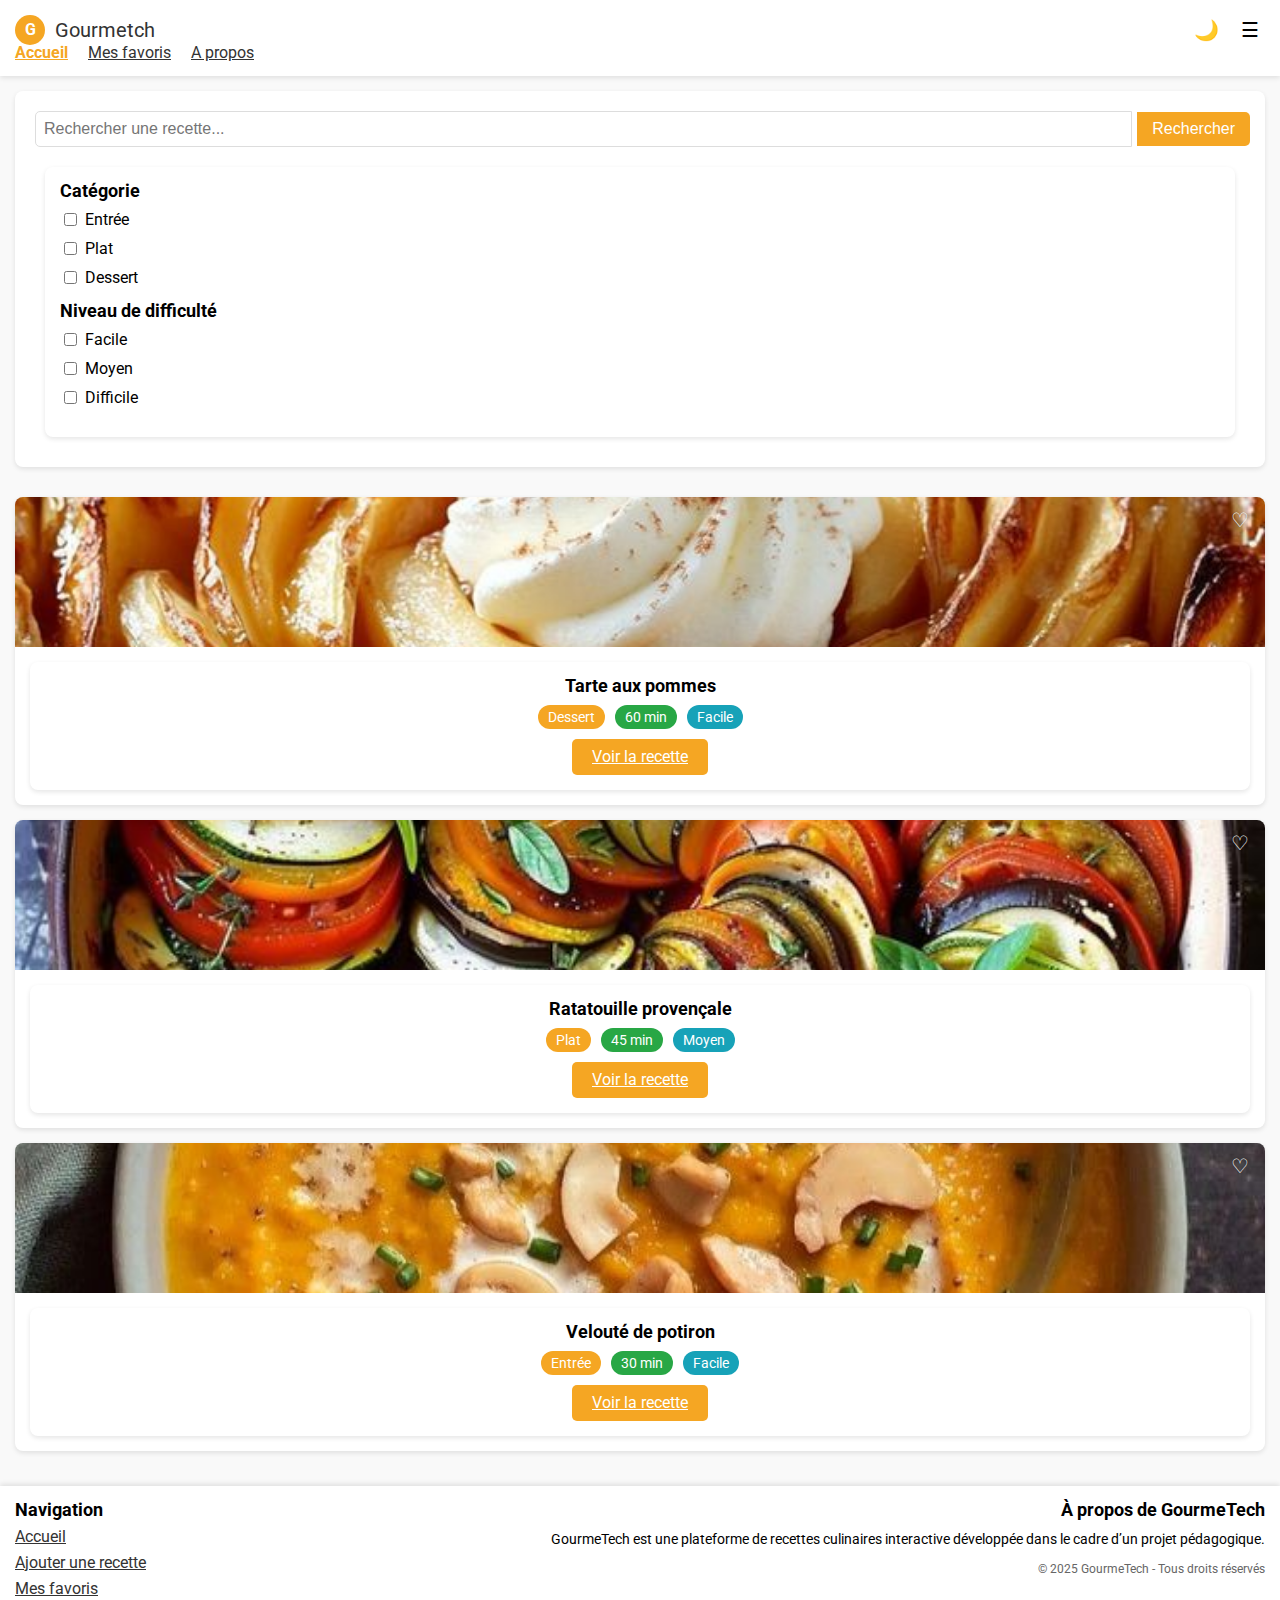
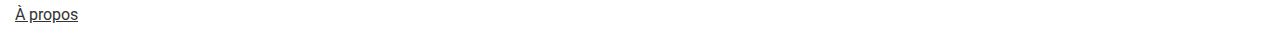
==== commit 8e17b06d: "update js" ====
--- a/index.html
+++ b/index.html
@@ -130,7 +130,7 @@
                     <button class="favorite-toggle" aria-label="Ajouter aux favoris">♡</button>
                 </div>
                 <div class="recipe-details">
-                    <h2></h2>
+                    <h2>Velouté de potiron</h2>
                     <div class="recipe-tags">
                         <span class="tag category">Entrée</span>
                         <span class="tag time">30 min</span>
@@ -155,7 +155,8 @@
         </div>
         <div class="footer-about">
             <h3>À propos de GourmeTech</h3>
-            <p>GourmeTech est une plateforme de recettes culinaires interactive développée dans le cadre d’un projet pédagogique.</p>
+            <p>GourmeTech est une plateforme de recettes culinaires interactive développée dans le cadre d’un projet
+                pédagogique.</p>
             <p>© 2025 GourmeTech - Tous droits réservés</p>
         </div>
     </footer>
--- a/css/styles.css
+++ b/css/styles.css
@@ -10,8 +10,15 @@
     --shadow: rgba(0, 0, 0, 0.1); /* Ombre légère */
 
     /* Polices */
-    --font-family: Arial, sans-serif;
+    --font-family: 'Roboto', sans-serif; /* Utiliser Roboto */
     --font-size: 16px;
+}
+
+/* Appliquer la police à tout le document */
+body {
+    font-family: var(--font-family);
+    font-size: var(--font-size);
+    background-color: var(--background-color);
 }
 
 /* === Header === */
@@ -78,6 +85,11 @@
 
 nav a:hover {
     color: var(--orange);
+}
+
+nav a.active {
+    color: var(--orange); /* Style pour le lien actif */
+    font-weight: bold;
 }
 
 /* === Barre de recherche === */
@@ -290,64 +302,7 @@
     font-size: 12px;
     color: #666;
 }
-/* === Détails de la recette === */
-.recipe-details {
-    background-color: var(--white);
-    padding: 15px;
-    margin: 15px;
-    border-radius: 8px;
-    box-shadow: 0 2px 5px var(--shadow);
-}
-
-.recipe-info {
-    text-align: center;
-}
-
-.recipe-info h2 {
-    font-size: 20px;
-    font-weight: bold;
-    margin-bottom: 10px;
-}
-
-.ingredients {
-    margin-top: 15px;
-}
-
-.ingredients h3 {
-    font-size: 18px;
-    font-weight: bold;
-    margin-bottom: 10px;
-}
-
-.ingredients ul {
-    padding-left: 20px; /* Indentation pour les puces */
-    list-style-type: disc; /* Puces rondes */
-}
-
-.ingredients li {
-    font-size: 16px;
-    margin-bottom: 5px;
-}
-
-.preparation-steps {
-    margin-top: 15px;
-}
-
-.preparation-steps h3 {
-    font-size: 18px;
-    font-weight: bold;
-    margin-bottom: 10px;
-}
-
-.preparation-steps ol {
-    padding-left: 20px; /* Indentation pour les numéros */
-    list-style-type: decimal; /* Numéros */
-}
-
-.preparation-steps li {
-    font-size: 16px;
-    margin-bottom: 5px;
-}
+
 /* === Détails de la recette (recette.html) === */
 .recipe-details {
     background-color: var(--white);
@@ -422,6 +377,20 @@
 .suggestions {
     padding: 15px;
 }
+
+.suggestions h3 {
+    font-size: 20px;
+    font-weight: bold;
+    margin-bottom: 15px;
+    text-align: center;
+}
+
+.suggestions-grid {
+    display: flex;
+    flex-direction: column;
+    gap: 15px;
+}
+
 /* === Section des favoris (favoris.html) === */
 .favorites-section {
     background-color: var(--white);
@@ -441,9 +410,10 @@
 
 #no-favorites-message {
     font-size: 16px;
-    color: #666; /* Couleur plus claire pour le message */
+    color: #666;
     margin-top: 10px;
 }
+
 /* === Section À propos (a-propos.html) === */
 .about-section {
     background-color: var(--white);
@@ -522,7 +492,7 @@
 }
 
 .faq-answer:not([hidden]) {
-    max-height: 200px; /* Ajuste selon le contenu */
+    max-height: 200px;
     padding: 10px;
 }
 
@@ -578,7 +548,7 @@
 }
 
 .form-group textarea {
-    resize: vertical; /* Permet de redimensionner verticalement uniquement */
+    resize: vertical;
 }
 
 #contact-form button {
@@ -593,8 +563,9 @@
 }
 
 #contact-form button:hover {
-    background-color: #e6951e; /* Légère variation de l’orange au survol */
-}
+    background-color: #e6951e;
+}
+
 /* === Responsive Design === */
 
 /* Tablette (769px - 1024px) */
@@ -602,12 +573,12 @@
     /* Grille de recettes */
     .recipes-grid,
     .suggestions-grid {
-        padding: 10px; /* Réduire le padding */
+        padding: 10px;
     }
 
     .recipes-card {
-        max-width: 500px; /* Limiter la largeur des cartes */
-        margin: 0 auto; /* Centrer les cartes */
+        max-width: 500px;
+        margin: 0 auto;
     }
 
     /* Formulaire de contact */
@@ -617,22 +588,32 @@
 
     .form-group input,
     .form-group textarea {
-        font-size: 14px; /* Réduire la taille du texte */
-    }
-}
+        font-size: 14px;
+    }
+
+    /* Suggestions */
+    .suggestions {
+        padding: 10px;
+    }
+
+    .suggestions h3 {
+        font-size: 18px;
+    }
+}
+
 /* Mobile (768px et moins) */
 @media (max-width: 768px) {
     /* Header */
     nav {
-        display: none; /* Cacher la navigation par défaut */
+        display: none;
     }
 
     nav[hidden] {
-        display: none; /* S'assurer que hidden fonctionne */
+        display: none;
     }
 
     nav:not([hidden]) {
-        display: block; /* Afficher la navigation quand elle n’est pas cachée */
+        display: block;
         position: absolute;
         top: 60px;
         left: 0;
@@ -669,7 +650,7 @@
     }
 
     #menu-toggle[aria-label="Changer de thème"] {
-        display: none; /* Optionnel : cacher le bouton de thème */
+        display: none;
     }
 
     /* Barre de recherche */
@@ -825,6 +806,15 @@
         font-size: 14px;
     }
 
+    /* Suggestions (recette.html) */
+    .suggestions {
+        padding: 10px;
+    }
+
+    .suggestions h3 {
+        font-size: 18px;
+    }
+
     /* Footer */
     footer {
         flex-direction: column;
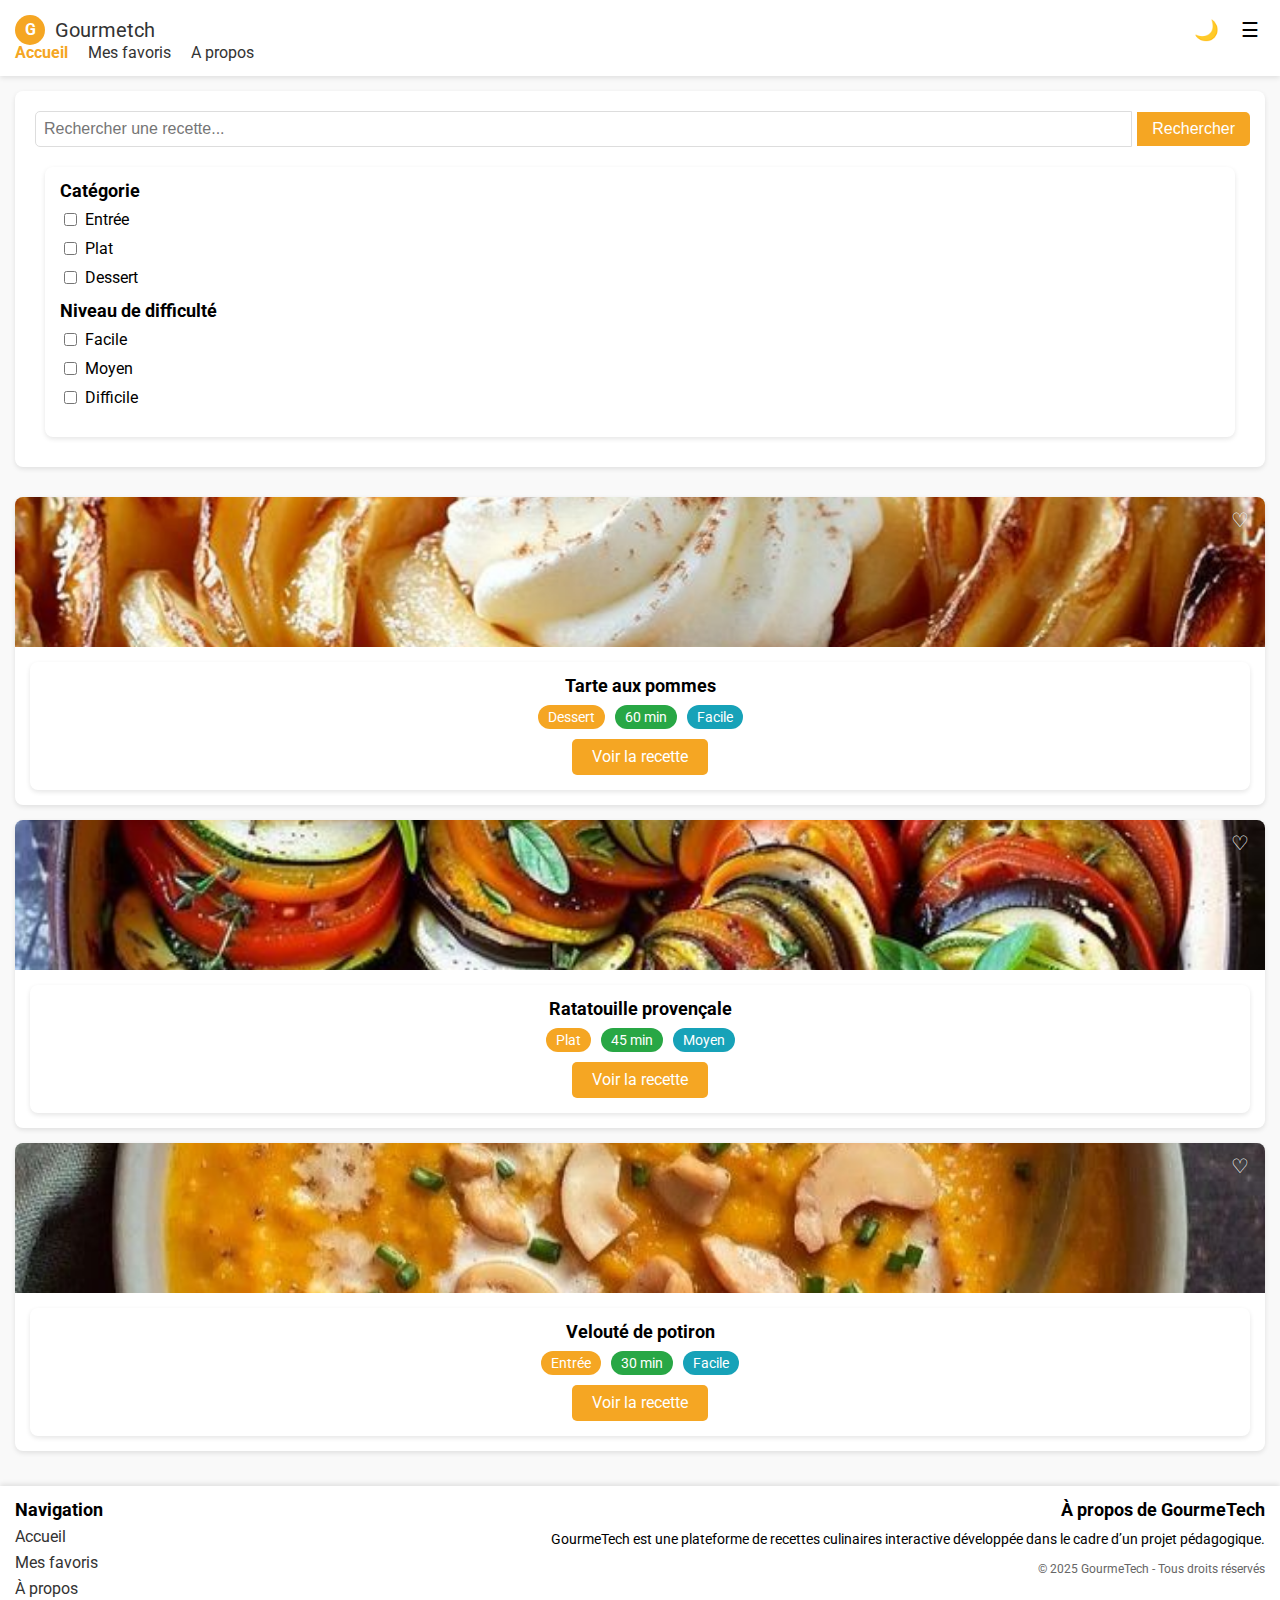
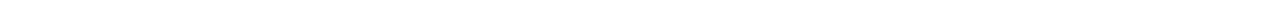
==== commit 309d3705: "des changements html+css+js" ====
--- a/index.html
+++ b/index.html
@@ -1,6 +1,5 @@
 <!DOCTYPE html>
 <html lang="fr">
-
 <head>
     <meta charset="UTF-8">
     <meta name="viewport" content="width=device-width, initial-scale=1.0">
@@ -11,30 +10,24 @@
     <script src="js/autres_fichiers.js" defer></script>
     <link rel="preconnect" href="https://fonts.googleapis.com">
     <link rel="preconnect" href="https://fonts.gstatic.com" crossorigin>
-    <link href="https://fonts.googleapis.com/css2?family=Roboto:ital,wght@0,100..900;1,100..900&display=swap"
-        rel="stylesheet">
+    <link href="https://fonts.googleapis.com/css2?family=Roboto:ital,wght@0,100..900;1,100..900&display=swap" rel="stylesheet">
 </head>
-
 <body>
     <header>
-        <!--Logo-->
         <div class="header-container">
             <div class="logo-container">
                 <div class="logo">G</div>
-                <h1><a href="index.html" aria-label="Retour à la page d'accueil"></a>Gourmetch</h1>
+                <h1><a href="index.html" aria-label="Retour à la page d'accueil">Gourmetch</a></h1>
             </div>
-            <!--Changement de theme-->
             <div class="header-action">
-                <button id="menu-toggle" aria-label="Changer de thème">
+                <button id="theme-toggle" aria-label="Changer de thème">
                     <span class="moon-icon">🌙</span>
                 </button>
-                <!--Burger-->
-                <button id="menu-toggle" aria-label="Menu de navigation">
+                <button id="nav-toggle" aria-label="Menu de navigation">
                     <span class="menu-icon">☰</span>
                 </button>
             </div>
         </div>
-        <!--Navigation-->
         <nav id="main-nav" class="hidden">
             <ul>
                 <li><a href="index.html" class="active">Accueil</a></li>
@@ -44,14 +37,13 @@
         </nav>
     </header>
     <main>
-        <!--Barre de recherche-->
         <section class="search-section">
             <div class="search-container">
                 <input type="text" id="recipe-search" placeholder="Rechercher une recette...">
                 <button id="search-button">Rechercher</button>
             </div>
-            <!--Filtres-->
-            <div class="filters-section" aria-label="Filtres de recettes">
+            <div class="filters-section">
+                <h2 class="sr-only">Filtres de recettes</h2>
                 <div class="filter-group">
                     <h3>Catégorie</h3>
                     <div class="filter-options">
@@ -70,28 +62,23 @@
                     <h3>Niveau de difficulté</h3>
                     <div class="filter-options">
                         <label>
-                            <input type="checkbox" name="difficulty" value="facile">
-                            Facile
+                            <input type="checkbox" name="difficulty" value="facile">Facile
                         </label>
                         <label>
-                            <input type="checkbox" name="difficulty" value="moyen">
-                            Moyen
+                            <input type="checkbox" name="difficulty" value="moyen">Moyen
                         </label>
                         <label>
-                            <input type="checkbox" name="difficulty" value="difficile">
-                            Difficile
+                            <input type="checkbox" name="difficulty" value="difficile">Difficile
                         </label>
                     </div>
                 </div>
             </div>
         </section>
-        <!--Recettes-->
         <section class="recipes-grid" aria-label="Liste des recettes">
-            <!--Tarte aux pommes-->
             <article class="recipes-card">
                 <div class="recipe-image-container">
-                    <img src="assets/images/tarte aux pommes.jpg" alt="tartes aux pommes">
-                    <button class="favorite-toggle" aria-label="Ajouter aux favoris">♡</button>
+                    <img src="assets/images/tarte aux pommes.jpg" alt="Tarte aux pommes dorée avec des tranches de pommes disposées en spirale">
+                    <button class="favorite-toggle" aria-label="Ajouter aux favoris" aria-pressed="false">♡</button>
                 </div>
                 <div class="recipe-details">
                     <h2>Tarte aux pommes</h2>
@@ -100,16 +87,13 @@
                         <span class="tag time">60 min</span>
                         <span class="tag difficulty">Facile</span>
                     </div>
-                    <a href="recette.html" class="btn-voir-recette">
-                        Voir la recette
-                    </a>
+                    <a href="recette.html" class="btn-voir-recette">Voir la recette</a>
                 </div>
             </article>
-            <!--Ratatouille provencale-->
             <article class="recipes-card">
                 <div class="recipe-image-container">
-                    <img src="assets/images/ratatouille provencale.jpg" alt="ratatouille provençale">
-                    <button class="favorite-toggle" aria-label="Ajouter aux favoris">♡</button>
+                    <img src="assets/images/ratatouille provencale.jpg" alt="Ratatouille colorée avec des légumes finement tranchés">
+                    <button class="favorite-toggle" aria-label="Ajouter aux favoris" aria-pressed="false">♡</button>
                 </div>
                 <div class="recipe-details">
                     <h2>Ratatouille provençale</h2>
@@ -118,16 +102,13 @@
                         <span class="tag time">45 min</span>
                         <span class="tag difficulty">Moyen</span>
                     </div>
-                    <a href="recette.html" class="btn-voir-recette">
-                        Voir la recette
-                    </a>
+                    <a href="recette.html" class="btn-voir-recette">Voir la recette</a>
                 </div>
             </article>
-            <!--Velouté de potiron-->
             <article class="recipes-card">
                 <div class="recipe-image-container">
-                    <img src="assets/images/veloute de potiron.jpg" alt="veloute de potiron">
-                    <button class="favorite-toggle" aria-label="Ajouter aux favoris">♡</button>
+                    <img src="assets/images/veloute de potiron.jpg" alt="Velouté crémeux de potiron servi dans un bol blanc">
+                    <button class="favorite-toggle" aria-label="Ajouter aux favoris" aria-pressed="false">♡</button>
                 </div>
                 <div class="recipe-details">
                     <h2>Velouté de potiron</h2>
@@ -136,9 +117,7 @@
                         <span class="tag time">30 min</span>
                         <span class="tag difficulty">Facile</span>
                     </div>
-                    <a href="recette.html" class="btn-voir-recette">
-                        Voir la recette
-                    </a>
+                    <a href="recette.html" class="btn-voir-recette">Voir la recette</a>
                 </div>
             </article>
         </section>
@@ -148,18 +127,15 @@
             <h3>Navigation</h3>
             <ul>
                 <li><a href="index.html">Accueil</a></li>
-                <li><a href="ajouter-recette.html">Ajouter une recette</a></li>
                 <li><a href="favoris.html">Mes favoris</a></li>
                 <li><a href="a-propos.html">À propos</a></li>
             </ul>
         </div>
         <div class="footer-about">
             <h3>À propos de GourmeTech</h3>
-            <p>GourmeTech est une plateforme de recettes culinaires interactive développée dans le cadre d’un projet
-                pédagogique.</p>
+            <p>GourmeTech est une plateforme de recettes culinaires interactive développée dans le cadre d’un projet pédagogique.</p>
             <p>© 2025 GourmeTech - Tous droits réservés</p>
         </div>
     </footer>
 </body>
-
 </html>--- a/css/styles.css
+++ b/css/styles.css
@@ -1,16 +1,16 @@
 /* === Variables CSS === */
 :root {
     /* Couleurs */
-    --orange: #f5a623; /* Pour les boutons et badges "Catégorie" */
-    --green: #28a745; /* Pour les badges "Temps" */
-    --blue: #17a2b8; /* Pour les badges "Difficulté" */
-    --text-color: #333; /* Texte principal */
-    --background-color: #f9f9f9; /* Fond général */
-    --white: #fff; /* Fond des cartes et sections */
-    --shadow: rgba(0, 0, 0, 0.1); /* Ombre légère */
+    --orange: #f5a623;
+    --green: #28a745;
+    --blue: #17a2b8;
+    --text-color: #333;
+    --background-color: #f9f9f9;
+    --white: #fff;
+    --shadow: rgba(0, 0, 0, 0.1);
 
     /* Polices */
-    --font-family: 'Roboto', sans-serif; /* Utiliser Roboto */
+    --font-family: 'Roboto', sans-serif;
     --font-size: 16px;
 }
 
@@ -57,12 +57,18 @@
     color: var(--text-color);
 }
 
+.logo-container a {
+    color: inherit;
+    text-decoration: none;
+}
+
 .header-action {
     display: flex;
     gap: 10px;
 }
 
-#menu-toggle {
+#theme-toggle,
+#nav-toggle {
     background: none;
     border: none;
     font-size: 20px;
@@ -70,7 +76,7 @@
 }
 
 nav {
-    display: block; /* Visible par défaut sur desktop */
+    display: block;
 }
 
 nav ul {
@@ -81,6 +87,7 @@
 nav a {
     color: var(--text-color);
     font-size: 16px;
+    text-decoration: none;
 }
 
 nav a:hover {
@@ -88,7 +95,7 @@
 }
 
 nav a.active {
-    color: var(--orange); /* Style pour le lien actif */
+    color: var(--orange);
     font-weight: bold;
 }
 
@@ -132,6 +139,17 @@
     margin: 15px;
     border-radius: 8px;
     box-shadow: 0 2px 5px var(--shadow);
+}
+
+.sr-only {
+    position: absolute;
+    width: 1px;
+    height: 1px;
+    padding: 0;
+    margin: -1px;
+    overflow: hidden;
+    clip: rect(0, 0, 0, 0);
+    border: 0;
 }
 
 .filter-group {
@@ -231,6 +249,10 @@
     background-color: var(--blue);
 }
 
+.tag.servings {
+    background-color: #6c757d;
+}
+
 .btn-voir-recette {
     display: inline-block;
     padding: 10px 20px;
@@ -238,6 +260,9 @@
     color: var(--white);
     border-radius: 5px;
     font-size: 16px;
+    text-decoration: none;
+    border: none;
+    cursor: pointer;
 }
 
 /* === Styles pour toutes les images === */
@@ -275,6 +300,7 @@
 .footer-nav a {
     color: var(--text-color);
     font-size: 16px;
+    text-decoration: none;
 }
 
 .footer-nav a:hover {
@@ -570,7 +596,6 @@
 
 /* Tablette (769px - 1024px) */
 @media (max-width: 1024px) {
-    /* Grille de recettes */
     .recipes-grid,
     .suggestions-grid {
         padding: 10px;
@@ -581,7 +606,6 @@
         margin: 0 auto;
     }
 
-    /* Formulaire de contact */
     .contact-section {
         padding: 10px;
     }
@@ -591,7 +615,6 @@
         font-size: 14px;
     }
 
-    /* Suggestions */
     .suggestions {
         padding: 10px;
     }
@@ -603,7 +626,6 @@
 
 /* Mobile (768px et moins) */
 @media (max-width: 768px) {
-    /* Header */
     nav {
         display: none;
     }
@@ -640,7 +662,7 @@
         border-bottom: none;
     }
 
-    #menu-toggle[aria-label="Menu de navigation"] {
+    #nav-toggle[aria-label="Menu de navigation"] {
         display: block;
     }
 
@@ -649,11 +671,10 @@
         color: var(--text-color);
     }
 
-    #menu-toggle[aria-label="Changer de thème"] {
+    #theme-toggle[aria-label="Changer de thème"] {
         display: none;
     }
 
-    /* Barre de recherche */
     .search-section {
         padding: 10px;
         margin: 10px;
@@ -668,7 +689,6 @@
         font-size: 14px;
     }
 
-    /* Filtres */
     .filters-section {
         padding: 10px;
         margin: 10px;
@@ -682,7 +702,6 @@
         font-size: 14px;
     }
 
-    /* Grille de recettes */
     .recipes-grid,
     .suggestions-grid {
         padding: 5px;
@@ -714,7 +733,6 @@
         padding: 8px 15px;
     }
 
-    /* Détails de la recette (recette.html) */
     .recipe-details {
         padding: 10px;
         margin: 10px;
@@ -734,7 +752,6 @@
         font-size: 14px;
     }
 
-    /* Section À propos (a-propos.html) */
     .about-section {
         padding: 10px;
         margin: 10px;
@@ -748,7 +765,6 @@
         font-size: 14px;
     }
 
-    /* Section FAQ (a-propos.html) */
     .faq-section {
         padding: 10px;
         margin: 10px;
@@ -767,7 +783,6 @@
         font-size: 14px;
     }
 
-    /* Formulaire de contact (a-propos.html) */
     .contact-section {
         padding: 10px;
         margin: 10px;
@@ -792,7 +807,6 @@
         padding: 8px 15px;
     }
 
-    /* Section Favoris (favoris.html) */
     .favorites-section {
         padding: 10px;
         margin: 10px;
@@ -806,7 +820,6 @@
         font-size: 14px;
     }
 
-    /* Suggestions (recette.html) */
     .suggestions {
         padding: 10px;
     }
@@ -815,7 +828,6 @@
         font-size: 18px;
     }
 
-    /* Footer */
     footer {
         flex-direction: column;
         text-align: center;
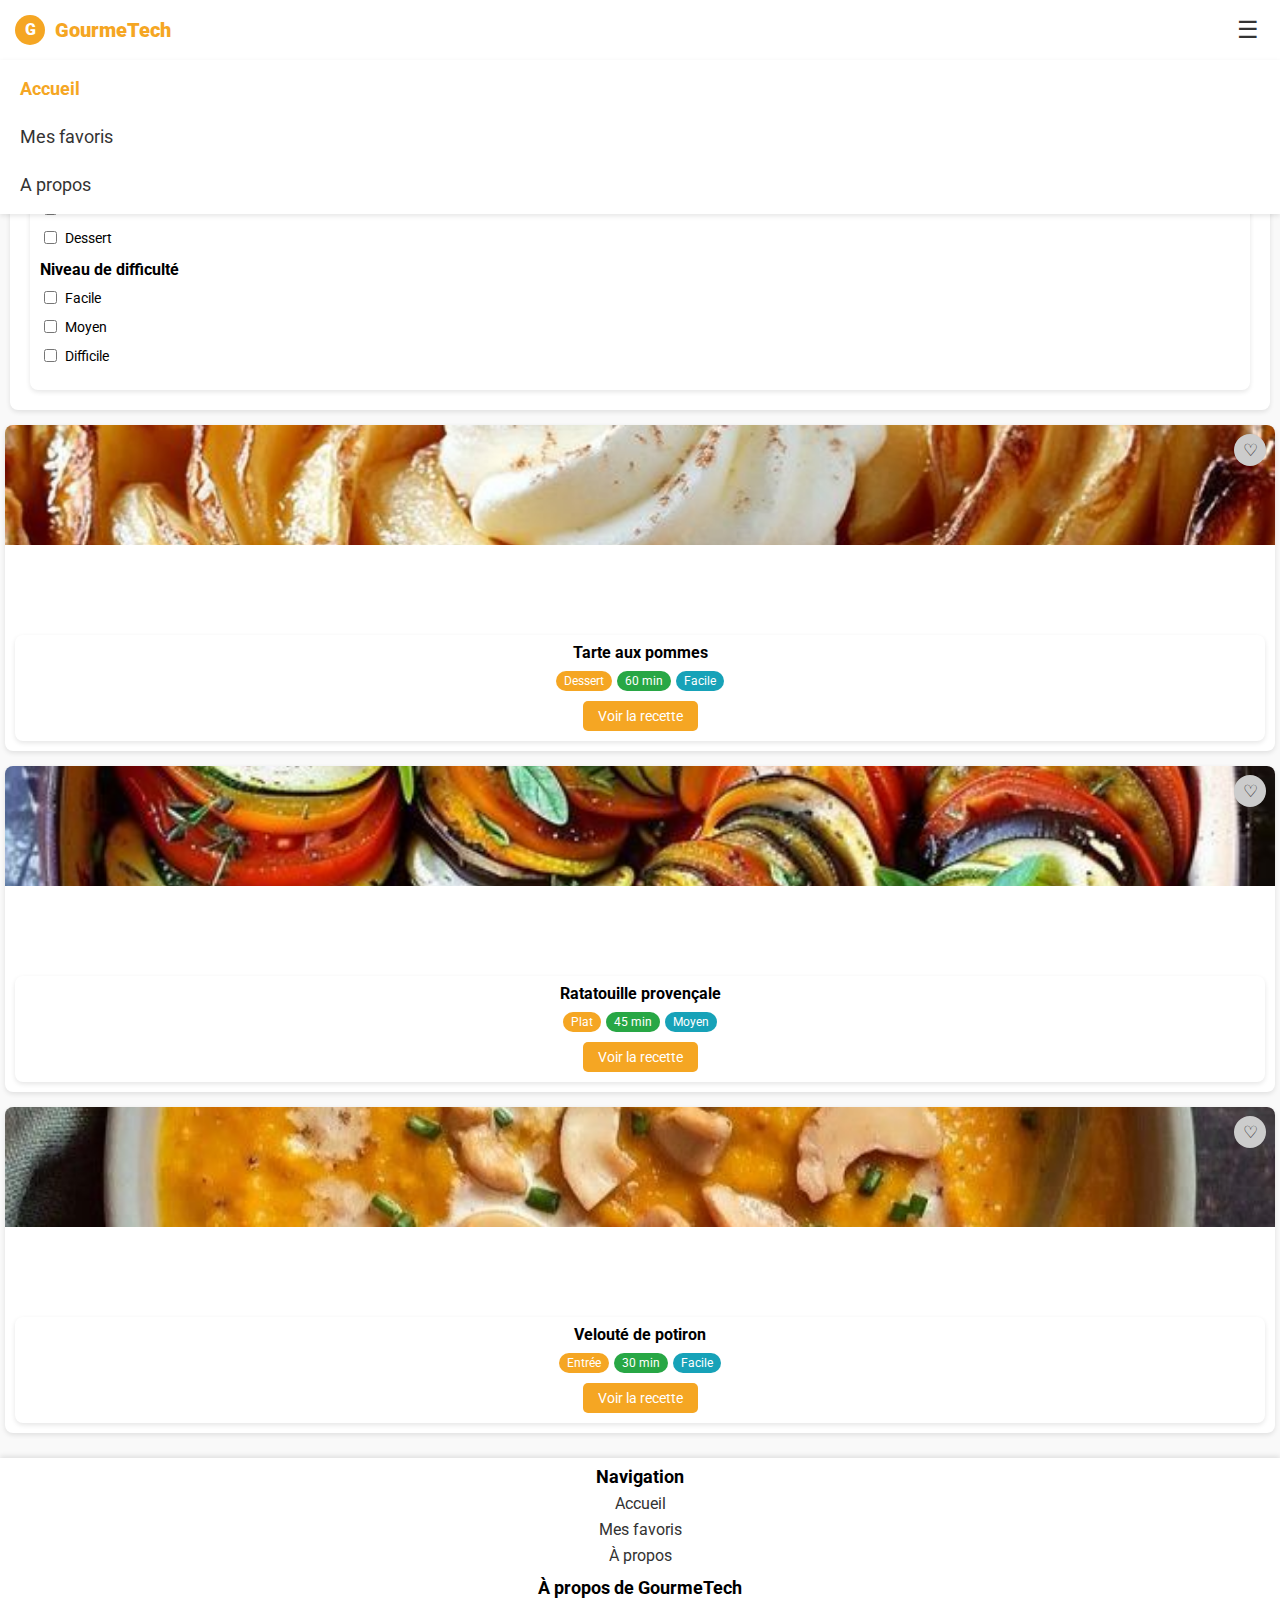
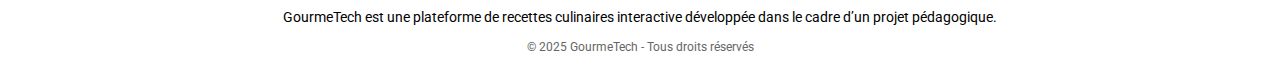
==== commit b2f60958: "Dernier MAJ avant la vérification" ====
--- a/index.html
+++ b/index.html
@@ -17,7 +17,7 @@
         <div class="header-container">
             <div class="logo-container">
                 <div class="logo">G</div>
-                <h1><a href="index.html" aria-label="Retour à la page d'accueil">Gourmetch</a></h1>
+                <h1><a href="index.html" aria-label="Retour à la page d'accueil">GourmeTech</a></h1>
             </div>
             <div class="header-action">
                 <button id="theme-toggle" aria-label="Changer de thème">
--- a/css/styles.css
+++ b/css/styles.css
@@ -49,12 +49,13 @@
     display: flex;
     justify-content: center;
     align-items: center;
-    font-weight: bold;
+    font-weight: 900;
 }
 
 .logo-container h1 {
     font-size: 20px;
-    color: var(--text-color);
+    color: var(--orange);
+    font-weight: 900;
 }
 
 .logo-container a {
@@ -192,6 +193,9 @@
 
 .recipe-image-container {
     position: relative;
+    width: 100%;
+    height: 200px;
+    z-index: 1100;
 }
 
 .recipe-image-container img {
@@ -204,12 +208,29 @@
     position: absolute;
     top: 10px;
     right: 10px;
-    background: none;
+    background-color: #ccc;
+    /* Cercle gris par défaut */
+    border-radius: 50%;
+    width: 34px;
+    /* Taille légèrement plus grande pour desktop */
+    height: 34px;
+    display: flex;
+    justify-content: center;
+    align-items: center;
+    font-size: 18px;
+    /* Taille du cœur pour desktop */
+    color: #333;
+    /* Couleur du cœur par défaut */
     border: none;
-    font-size: 20px;
     cursor: pointer;
+    text-shadow: none;
+}
+
+.favorite-toggle[aria-pressed="true"] {
+    background-color: #ff0000;
+    /* Cercle rouge après clic */
     color: #fff;
-    text-shadow: 0 0 2px rgba(0, 0, 0, 0.5);
+    /* Cœur blanc sur fond rouge */
 }
 
 .recipe-details {
@@ -593,37 +614,6 @@
 }
 
 /* === Responsive Design === */
-
-/* Tablette (769px - 1024px) */
-@media (max-width: 1024px) {
-    .recipes-grid,
-    .suggestions-grid {
-        padding: 10px;
-    }
-
-    .recipes-card {
-        max-width: 500px;
-        margin: 0 auto;
-    }
-
-    .contact-section {
-        padding: 10px;
-    }
-
-    .form-group input,
-    .form-group textarea {
-        font-size: 14px;
-    }
-
-    .suggestions {
-        padding: 10px;
-    }
-
-    .suggestions h3 {
-        font-size: 18px;
-    }
-}
-
 /* Mobile (768px et moins) */
 @media (max-width: 768px) {
     nav {
@@ -634,198 +624,28 @@
         display: none;
     }
 
-    nav:not([hidden]) {
-        display: block;
-        position: absolute;
-        top: 60px;
-        left: 0;
-        width: 100%;
-        background-color: var(--white);
-        box-shadow: 0 2px 5px var(--shadow);
-        z-index: 1000;
-    }
-
-    nav ul {
-        flex-direction: column;
-        gap: 10px;
-        padding: 10px;
-    }
-
-    nav a {
-        display: block;
-        padding: 10px;
+    .logo-container h1 {
         font-size: 18px;
-        border-bottom: 1px solid #ddd;
-    }
-
-    nav a:last-child {
-        border-bottom: none;
-    }
-
-    #nav-toggle[aria-label="Menu de navigation"] {
-        display: block;
-    }
-
-    .menu-icon {
-        font-size: 24px;
-        color: var(--text-color);
-    }
-
-    #theme-toggle[aria-label="Changer de thème"] {
-        display: none;
-    }
-
-    .search-section {
-        padding: 10px;
-        margin: 10px;
-    }
-
-    .search-container input {
+    }
+
+    .logo {
+        width: 26px;
+        height: 26px;
         font-size: 14px;
     }
 
-    .search-container button {
-        padding: 8px 10px;
-        font-size: 14px;
-    }
-
-    .filters-section {
-        padding: 10px;
-        margin: 10px;
-    }
-
-    .filter-group h3 {
-        font-size: 16px;
-    }
-
-    .filter-options label {
-        font-size: 14px;
-    }
-
-    .recipes-grid,
-    .suggestions-grid {
-        padding: 5px;
-    }
-
-    .recipes-card {
-        max-width: 100%;
-    }
-
-    .recipe-image-container img {
-        height: 120px;
-    }
-
-    .recipe-details h2 {
-        font-size: 16px;
-    }
-
-    .recipe-tags {
-        gap: 5px;
-    }
-
-    .tag {
-        font-size: 12px;
-        padding: 4px 8px;
-    }
-
-    .btn-voir-recette {
-        font-size: 14px;
-        padding: 8px 15px;
-    }
-
-    .recipe-details {
-        padding: 10px;
-        margin: 10px;
-    }
-
-    .recipe-info h2 {
-        font-size: 18px;
-    }
-
-    .ingredients h3,
-    .preparation-steps h3 {
-        font-size: 16px;
-    }
-
-    .ingredients li,
-    .preparation-steps li {
-        font-size: 14px;
-    }
-
-    .about-section {
-        padding: 10px;
-        margin: 10px;
-    }
-
-    .about-section h2 {
-        font-size: 20px;
-    }
-
-    .about-section p {
-        font-size: 14px;
-    }
-
-    .faq-section {
-        padding: 10px;
-        margin: 10px;
-    }
-
-    .faq-section h2 {
-        font-size: 20px;
-    }
-
-    .faq-question {
-        font-size: 16px;
-        padding: 8px;
-    }
-
-    .faq-answer p {
-        font-size: 14px;
-    }
-
-    .contact-section {
-        padding: 10px;
-        margin: 10px;
-    }
-
-    .contact-section h2 {
-        font-size: 20px;
-    }
-
-    .form-group label {
-        font-size: 14px;
-    }
-
-    .form-group input,
-    .form-group textarea {
-        font-size: 14px;
-        padding: 6px;
-    }
-
-    #contact-form button {
-        font-size: 14px;
-        padding: 8px 15px;
-    }
-
-    .favorites-section {
-        padding: 10px;
-        margin: 10px;
-    }
-
-    .favorites-section h2 {
-        font-size: 20px;
-    }
-
-    #no-favorites-message {
-        font-size: 14px;
-    }
-
-    .suggestions {
-        padding: 10px;
-    }
-
-    .suggestions h3 {
-        font-size: 18px;
+    @media (max-width: 768px) {
+        @media (max-width: 768px) {
+            .favorite-toggle {
+                width: 30px;
+                /* Taille du cercle pour mobile */
+                height: 30px;
+                font-size: 16px;
+                /* Taille du cœur pour mobile */
+                top: 8px;
+                right: 8px;
+            }
+        }
     }
 
     footer {
@@ -839,7 +659,263 @@
         margin-bottom: 15px;
     }
 
+    .footer-nav h3 {
+        font-size: 16px;
+    }
+
+    .footer-nav a {
+        font-size: 14px;
+    }
+
     .footer-about {
         text-align: center;
     }
+}
+
+/* Tablette (769px - 1024px) */
+@media (min-width: 769px) and (max-width: 1024px) {
+
+    .recipes-grid,
+    .suggestions-grid {
+        padding: 10px;
+    }
+
+    .recipes-card {
+        max-width: 500px;
+        margin: 0 auto;
+    }
+
+    .contact-section {
+        padding: 10px;
+    }
+
+    .form-group input,
+    .form-group textarea {
+        font-size: 14px;
+    }
+
+    .suggestions {
+        padding: 10px;
+    }
+
+    .suggestions h3 {
+        font-size: 18px;
+    }
+}
+
+nav:not([hidden]) {
+    display: block;
+    position: absolute;
+    top: 60px;
+    left: 0;
+    width: 100%;
+    background-color: var(--white);
+    box-shadow: 0 2px 5px var(--shadow);
+    z-index: 1000;
+}
+
+nav ul {
+    flex-direction: column;
+    gap: 10px;
+    padding: 10px;
+}
+
+nav a {
+    display: block;
+    padding: 10px;
+    font-size: 18px;
+    border-bottom: 1px solid #ddd;
+}
+
+nav a:last-child {
+    border-bottom: none;
+}
+
+#nav-toggle[aria-label="Menu de navigation"] {
+    display: block;
+}
+
+.menu-icon {
+    font-size: 24px;
+    color: var(--text-color);
+}
+
+#theme-toggle[aria-label="Changer de thème"] {
+    display: none;
+}
+
+.search-section {
+    padding: 10px;
+    margin: 10px;
+}
+
+.search-container input {
+    font-size: 14px;
+}
+
+.search-container button {
+    padding: 8px 10px;
+    font-size: 14px;
+}
+
+.filters-section {
+    padding: 10px;
+    margin: 10px;
+}
+
+.filter-group h3 {
+    font-size: 16px;
+}
+
+.filter-options label {
+    font-size: 14px;
+}
+
+.favorite-toggle {
+    width: 32px;
+    height: 32px;
+    font-size: 17px;
+    top: 9px;
+    right: 9px;
+}
+
+.recipes-grid,
+.suggestions-grid {
+    padding: 5px;
+}
+
+.recipes-card {
+    max-width: 100%;
+}
+
+.recipe-image-container img {
+    height: 120px;
+}
+
+.recipe-details h2 {
+    font-size: 16px;
+}
+
+.recipe-tags {
+    gap: 5px;
+}
+
+.tag {
+    font-size: 12px;
+    padding: 4px 8px;
+}
+
+.btn-voir-recette {
+    font-size: 14px;
+    padding: 8px 15px;
+}
+
+.recipe-details {
+    padding: 10px;
+    margin: 10px;
+}
+
+.recipe-info h2 {
+    font-size: 18px;
+}
+
+.ingredients h3,
+.preparation-steps h3 {
+    font-size: 16px;
+}
+
+.ingredients li,
+.preparation-steps li {
+    font-size: 14px;
+}
+
+.about-section {
+    padding: 10px;
+    margin: 10px;
+}
+
+.about-section h2 {
+    font-size: 20px;
+}
+
+.about-section p {
+    font-size: 14px;
+}
+
+.faq-section {
+    padding: 10px;
+    margin: 10px;
+}
+
+.faq-section h2 {
+    font-size: 20px;
+}
+
+.faq-question {
+    font-size: 16px;
+    padding: 8px;
+}
+
+.faq-answer p {
+    font-size: 14px;
+}
+
+.contact-section {
+    padding: 10px;
+    margin: 10px;
+}
+
+.contact-section h2 {
+    font-size: 20px;
+}
+
+.form-group label {
+    font-size: 14px;
+}
+
+.form-group input,
+.form-group textarea {
+    font-size: 14px;
+    padding: 6px;
+}
+
+#contact-form button {
+    font-size: 14px;
+    padding: 8px 15px;
+}
+
+.favorites-section {
+    padding: 10px;
+    margin: 10px;
+}
+
+.favorites-section h2 {
+    font-size: 20px;
+}
+
+#no-favorites-message {
+    font-size: 14px;
+}
+
+.suggestions {
+    padding: 10px;
+}
+
+.suggestions h3 {
+    font-size: 18px;
+}
+
+footer {
+    flex-direction: column;
+    text-align: center;
+    padding: 10px;
+}
+
+.footer-nav {
+    text-align: center;
+    margin-bottom: 15px;
+}
+
+.footer-about {
+    text-align: center;
 }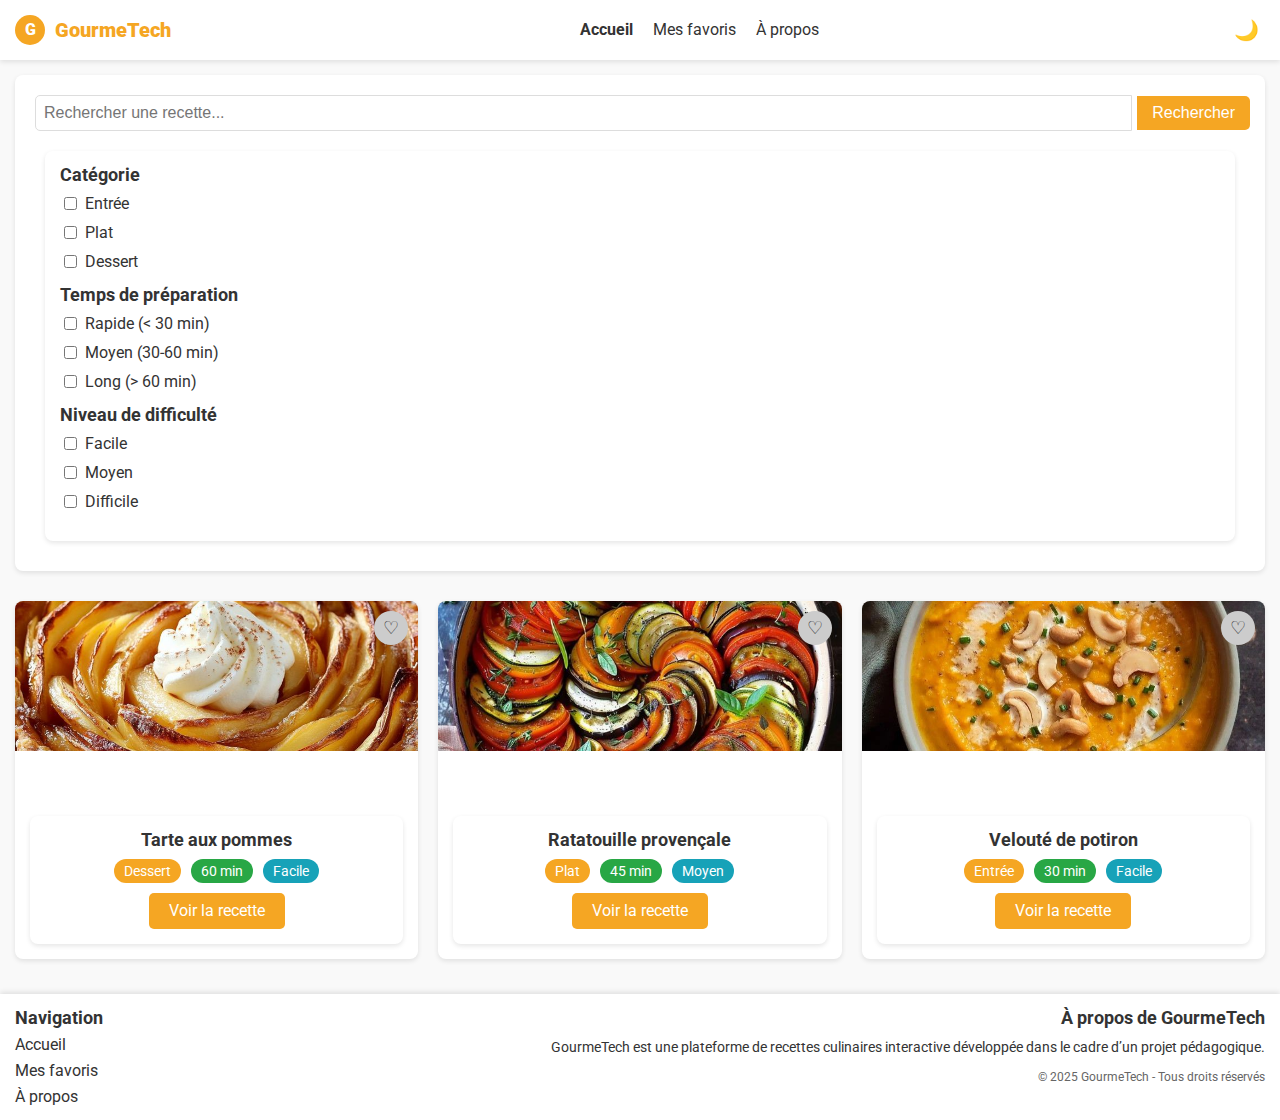
==== commit dfd3f2a1: "version finale" ====
--- a/index.html
+++ b/index.html
@@ -1,5 +1,6 @@
 <!DOCTYPE html>
 <html lang="fr">
+
 <head>
     <meta charset="UTF-8">
     <meta name="viewport" content="width=device-width, initial-scale=1.0">
@@ -10,8 +11,10 @@
     <script src="js/autres_fichiers.js" defer></script>
     <link rel="preconnect" href="https://fonts.googleapis.com">
     <link rel="preconnect" href="https://fonts.gstatic.com" crossorigin>
-    <link href="https://fonts.googleapis.com/css2?family=Roboto:ital,wght@0,100..900;1,100..900&display=swap" rel="stylesheet">
+    <link href="https://fonts.googleapis.com/css2?family=Roboto:ital,wght@0,100..900;1,100..900&display=swap"
+        rel="stylesheet">
 </head>
+
 <body>
     <header>
         <div class="header-container">
@@ -19,22 +22,22 @@
                 <div class="logo">G</div>
                 <h1><a href="index.html" aria-label="Retour à la page d'accueil">GourmeTech</a></h1>
             </div>
+            <nav id="main-nav" class="hidden">
+                <ul>
+                    <li><a href="index.html" class="active">Accueil</a></li>
+                    <li><a href="favoris.html">Mes favoris</a></li>
+                    <li><a href="a-propos.html">À propos</a></li>
+                </ul>
+            </nav>
             <div class="header-action">
                 <button id="theme-toggle" aria-label="Changer de thème">
                     <span class="moon-icon">🌙</span>
                 </button>
-                <button id="nav-toggle" aria-label="Menu de navigation">
+                <button id="nav-toggle" aria-label="Menu de navigation" aria-expanded="false">
                     <span class="menu-icon">☰</span>
                 </button>
             </div>
         </div>
-        <nav id="main-nav" class="hidden">
-            <ul>
-                <li><a href="index.html" class="active">Accueil</a></li>
-                <li><a href="favoris.html">Mes favoris</a></li>
-                <li><a href="a-propos.html">A propos</a></li>
-            </ul>
-        </nav>
     </header>
     <main>
         <section class="search-section">
@@ -42,33 +45,46 @@
                 <input type="text" id="recipe-search" placeholder="Rechercher une recette...">
                 <button id="search-button">Rechercher</button>
             </div>
-            <div class="filters-section">
+            <div class="filters-section" aria-label="Filtres de recherche de recettes">
                 <h2 class="sr-only">Filtres de recettes</h2>
                 <div class="filter-group">
                     <h3>Catégorie</h3>
                     <div class="filter-options">
                         <label>
-                            <input type="checkbox" name="categorie" value="entree">Entrée
+                            <input type="checkbox" name="categorie" value="entree"> Entrée
                         </label>
                         <label>
-                            <input type="checkbox" name="categorie" value="plat">Plat
+                            <input type="checkbox" name="categorie" value="plat"> Plat
                         </label>
                         <label>
-                            <input type="checkbox" name="categorie" value="desert">Dessert
+                            <input type="checkbox" name="categorie" value="dessert"> Dessert
                         </label>
+                    </div>
+                </div>
+                <div class="filter-group">
+                    <h3>Temps de préparation</h3>
+                    <div class="filter-options">
+                        <label>
+                            <input type="checkbox" name="prep-time" value="rapide"> Rapide (< 30 min) </label>
+                                <label>
+                                    <input type="checkbox" name="prep-time" value="moyen"> Moyen (30-60 min)
+                                </label>
+                                <label>
+                                    <input type="checkbox" name="prep-time" value="long"> Long (> 60 min)
+                                </label>
                     </div>
                 </div>
                 <div class="filter-group">
                     <h3>Niveau de difficulté</h3>
                     <div class="filter-options">
                         <label>
-                            <input type="checkbox" name="difficulty" value="facile">Facile
+                            <input type="checkbox" name="difficulty" value="facile"> Facile
                         </label>
                         <label>
-                            <input type="checkbox" name="difficulty" value="moyen">Moyen
+                            <input type="checkbox" name="difficulty" value="moyen"> Moyen
                         </label>
                         <label>
-                            <input type="checkbox" name="difficulty" value="difficile">Difficile
+                            <input type="checkbox" name="difficulty" value="difficile"> Difficile
                         </label>
                     </div>
                 </div>
@@ -77,7 +93,8 @@
         <section class="recipes-grid" aria-label="Liste des recettes">
             <article class="recipes-card">
                 <div class="recipe-image-container">
-                    <img src="assets/images/tarte aux pommes.jpg" alt="Tarte aux pommes dorée avec des tranches de pommes disposées en spirale">
+                    <img src="assets/images/tarte aux pommes.jpg"
+                        alt="Tarte aux pommes dorée avec des tranches de pommes disposées en spirale">
                     <button class="favorite-toggle" aria-label="Ajouter aux favoris" aria-pressed="false">♡</button>
                 </div>
                 <div class="recipe-details">
@@ -92,7 +109,8 @@
             </article>
             <article class="recipes-card">
                 <div class="recipe-image-container">
-                    <img src="assets/images/ratatouille provencale.jpg" alt="Ratatouille colorée avec des légumes finement tranchés">
+                    <img src="assets/images/ratatouille provencale.jpg"
+                        alt="Ratatouille colorée avec des légumes finement tranchés">
                     <button class="favorite-toggle" aria-label="Ajouter aux favoris" aria-pressed="false">♡</button>
                 </div>
                 <div class="recipe-details">
@@ -107,7 +125,8 @@
             </article>
             <article class="recipes-card">
                 <div class="recipe-image-container">
-                    <img src="assets/images/veloute de potiron.jpg" alt="Velouté crémeux de potiron servi dans un bol blanc">
+                    <img src="assets/images/veloute de potiron.jpg"
+                        alt="Velouté crémeux de potiron servi dans un bol blanc">
                     <button class="favorite-toggle" aria-label="Ajouter aux favoris" aria-pressed="false">♡</button>
                 </div>
                 <div class="recipe-details">
@@ -133,9 +152,11 @@
         </div>
         <div class="footer-about">
             <h3>À propos de GourmeTech</h3>
-            <p>GourmeTech est une plateforme de recettes culinaires interactive développée dans le cadre d’un projet pédagogique.</p>
+            <p>GourmeTech est une plateforme de recettes culinaires interactive développée dans le cadre d’un projet
+                pédagogique.</p>
             <p>© 2025 GourmeTech - Tous droits réservés</p>
         </div>
     </footer>
 </body>
+
 </html>--- a/css/styles.css
+++ b/css/styles.css
@@ -8,6 +8,10 @@
     --background-color: #f9f9f9;
     --white: #fff;
     --shadow: rgba(0, 0, 0, 0.1);
+    /* Thème sombre */
+    --dark-background: #333;
+    --dark-text: #fff;
+    --dark-white: #444;
 
     /* Polices */
     --font-family: 'Roboto', sans-serif;
@@ -19,6 +23,7 @@
     font-family: var(--font-family);
     font-size: var(--font-size);
     background-color: var(--background-color);
+    color: var(--text-color);
 }
 
 /* === Header === */
@@ -77,7 +82,7 @@
 }
 
 nav {
-    display: block;
+    display: none;
 }
 
 nav ul {
@@ -96,7 +101,7 @@
 }
 
 nav a.active {
-    color: var(--orange);
+    color: var(--text-color);
     font-weight: bold;
 }
 
@@ -195,10 +200,10 @@
     position: relative;
     width: 100%;
     height: 200px;
-    z-index: 1100;
 }
 
 .recipe-image-container img {
+    width: 100%;
     height: 150px;
     object-fit: cover;
     border-radius: 8px 8px 0 0;
@@ -209,18 +214,14 @@
     top: 10px;
     right: 10px;
     background-color: #ccc;
-    /* Cercle gris par défaut */
     border-radius: 50%;
     width: 34px;
-    /* Taille légèrement plus grande pour desktop */
     height: 34px;
     display: flex;
     justify-content: center;
     align-items: center;
     font-size: 18px;
-    /* Taille du cœur pour desktop */
     color: #333;
-    /* Couleur du cœur par défaut */
     border: none;
     cursor: pointer;
     text-shadow: none;
@@ -228,9 +229,7 @@
 
 .favorite-toggle[aria-pressed="true"] {
     background-color: #ff0000;
-    /* Cercle rouge après clic */
     color: #fff;
-    /* Cœur blanc sur fond rouge */
 }
 
 .recipe-details {
@@ -459,6 +458,7 @@
     font-size: 16px;
     color: #666;
     margin-top: 10px;
+    display: block;
 }
 
 /* === Section À propos (a-propos.html) === */
@@ -614,18 +614,38 @@
 }
 
 /* === Responsive Design === */
-/* Mobile (768px et moins) */
+/* Mobile */
 @media (max-width: 768px) {
     nav {
         display: none;
     }
 
-    nav[hidden] {
-        display: none;
-    }
-
-    .logo-container h1 {
+    nav:not([hidden]) {
+        display: block;
+        position: absolute;
+        top: 60px;
+        left: 0;
+        width: 100%;
+        background-color: var(--white);
+        box-shadow: 0 2px 5px var(--shadow);
+        z-index: 1000;
+    }
+
+    nav ul {
+        flex-direction: column;
+        gap: 10px;
+        padding: 10px;
+    }
+
+    nav a {
+        display: block;
+        padding: 10px;
         font-size: 18px;
+        border-bottom: 1px solid #ddd;
+    }
+
+    nav a:last-child {
+        border-bottom: none;
     }
 
     .logo {
@@ -634,18 +654,43 @@
         font-size: 14px;
     }
 
-    @media (max-width: 768px) {
-        @media (max-width: 768px) {
-            .favorite-toggle {
-                width: 30px;
-                /* Taille du cercle pour mobile */
-                height: 30px;
-                font-size: 16px;
-                /* Taille du cœur pour mobile */
-                top: 8px;
-                right: 8px;
-            }
-        }
+    .favorite-toggle {
+        width: 30px;
+        height: 30px;
+        font-size: 16px;
+        top: 8px;
+        right: 8px;
+    }
+
+    .recipes-grid,
+    .suggestions-grid {
+        padding: 5px;
+    }
+
+    .recipes-card {
+        max-width: 100%;
+    }
+
+    .recipe-image-container img {
+        height: 120px;
+    }
+
+    .recipe-details h2 {
+        font-size: 16px;
+    }
+
+    .recipe-tags {
+        gap: 5px;
+    }
+
+    .tag {
+        font-size: 12px;
+        padding: 4px 8px;
+    }
+
+    .btn-voir-recette {
+        font-size: 14px;
+        padding: 8px 15px;
     }
 
     footer {
@@ -674,9 +719,28 @@
 
 /* Tablette (769px - 1024px) */
 @media (min-width: 769px) and (max-width: 1024px) {
+    nav {
+        display: block;
+    }
+    nav ul {
+        flex-direction: row;
+        gap: 15px;
+        padding: 0;
+    }
+
+    nav a {
+        font-size: 16px;
+        border-bottom: none;
+    }
+    #nav-toggle {
+        display: none;
+    }
 
     .recipes-grid,
     .suggestions-grid {
+        display: grid;
+        grid-template-columns: repeat(auto-fit, minmax(300px, 1fr));
+        gap: 15px;
         padding: 10px;
     }
 
@@ -685,6 +749,14 @@
         margin: 0 auto;
     }
 
+    .favorite-toggle {
+        width: 32px;
+        height: 32px;
+        font-size: 17px;
+        top: 9px;
+        right: 9px;
+    }
+
     .contact-section {
         padding: 10px;
     }
@@ -703,219 +775,25 @@
     }
 }
 
-nav:not([hidden]) {
-    display: block;
-    position: absolute;
-    top: 60px;
-    left: 0;
-    width: 100%;
-    background-color: var(--white);
-    box-shadow: 0 2px 5px var(--shadow);
-    z-index: 1000;
-}
-
-nav ul {
-    flex-direction: column;
-    gap: 10px;
-    padding: 10px;
-}
-
-nav a {
-    display: block;
-    padding: 10px;
-    font-size: 18px;
-    border-bottom: 1px solid #ddd;
-}
-
-nav a:last-child {
-    border-bottom: none;
-}
-
-#nav-toggle[aria-label="Menu de navigation"] {
-    display: block;
-}
-
-.menu-icon {
-    font-size: 24px;
-    color: var(--text-color);
-}
-
-#theme-toggle[aria-label="Changer de thème"] {
-    display: none;
-}
-
-.search-section {
-    padding: 10px;
-    margin: 10px;
-}
-
-.search-container input {
-    font-size: 14px;
-}
-
-.search-container button {
-    padding: 8px 10px;
-    font-size: 14px;
-}
-
-.filters-section {
-    padding: 10px;
-    margin: 10px;
-}
-
-.filter-group h3 {
-    font-size: 16px;
-}
-
-.filter-options label {
-    font-size: 14px;
-}
-
-.favorite-toggle {
-    width: 32px;
-    height: 32px;
-    font-size: 17px;
-    top: 9px;
-    right: 9px;
-}
-
-.recipes-grid,
-.suggestions-grid {
-    padding: 5px;
-}
-
-.recipes-card {
-    max-width: 100%;
-}
-
-.recipe-image-container img {
-    height: 120px;
-}
-
-.recipe-details h2 {
-    font-size: 16px;
-}
-
-.recipe-tags {
-    gap: 5px;
-}
-
-.tag {
-    font-size: 12px;
-    padding: 4px 8px;
-}
-
-.btn-voir-recette {
-    font-size: 14px;
-    padding: 8px 15px;
-}
-
-.recipe-details {
-    padding: 10px;
-    margin: 10px;
-}
-
-.recipe-info h2 {
-    font-size: 18px;
-}
-
-.ingredients h3,
-.preparation-steps h3 {
-    font-size: 16px;
-}
-
-.ingredients li,
-.preparation-steps li {
-    font-size: 14px;
-}
-
-.about-section {
-    padding: 10px;
-    margin: 10px;
-}
-
-.about-section h2 {
-    font-size: 20px;
-}
-
-.about-section p {
-    font-size: 14px;
-}
-
-.faq-section {
-    padding: 10px;
-    margin: 10px;
-}
-
-.faq-section h2 {
-    font-size: 20px;
-}
-
-.faq-question {
-    font-size: 16px;
-    padding: 8px;
-}
-
-.faq-answer p {
-    font-size: 14px;
-}
-
-.contact-section {
-    padding: 10px;
-    margin: 10px;
-}
-
-.contact-section h2 {
-    font-size: 20px;
-}
-
-.form-group label {
-    font-size: 14px;
-}
-
-.form-group input,
-.form-group textarea {
-    font-size: 14px;
-    padding: 6px;
-}
-
-#contact-form button {
-    font-size: 14px;
-    padding: 8px 15px;
-}
-
-.favorites-section {
-    padding: 10px;
-    margin: 10px;
-}
-
-.favorites-section h2 {
-    font-size: 20px;
-}
-
-#no-favorites-message {
-    font-size: 14px;
-}
-
-.suggestions {
-    padding: 10px;
-}
-
-.suggestions h3 {
-    font-size: 18px;
-}
-
-footer {
-    flex-direction: column;
-    text-align: center;
-    padding: 10px;
-}
-
-.footer-nav {
-    text-align: center;
-    margin-bottom: 15px;
-}
-
-.footer-about {
-    text-align: center;
+/* Ordinateur (1025px et plus) */
+@media (min-width: 1025px) {
+    nav {
+        display: block;
+    }
+
+    #nav-toggle {
+        display: none;
+    }
+
+    .recipes-grid,
+    .suggestions-grid {
+        display: grid;
+        grid-template-columns: repeat(3, 1fr);
+        gap: 20px;
+        padding: 15px;
+    }
+
+    .recipes-card {
+        max-width: 100%;
+    }
 }